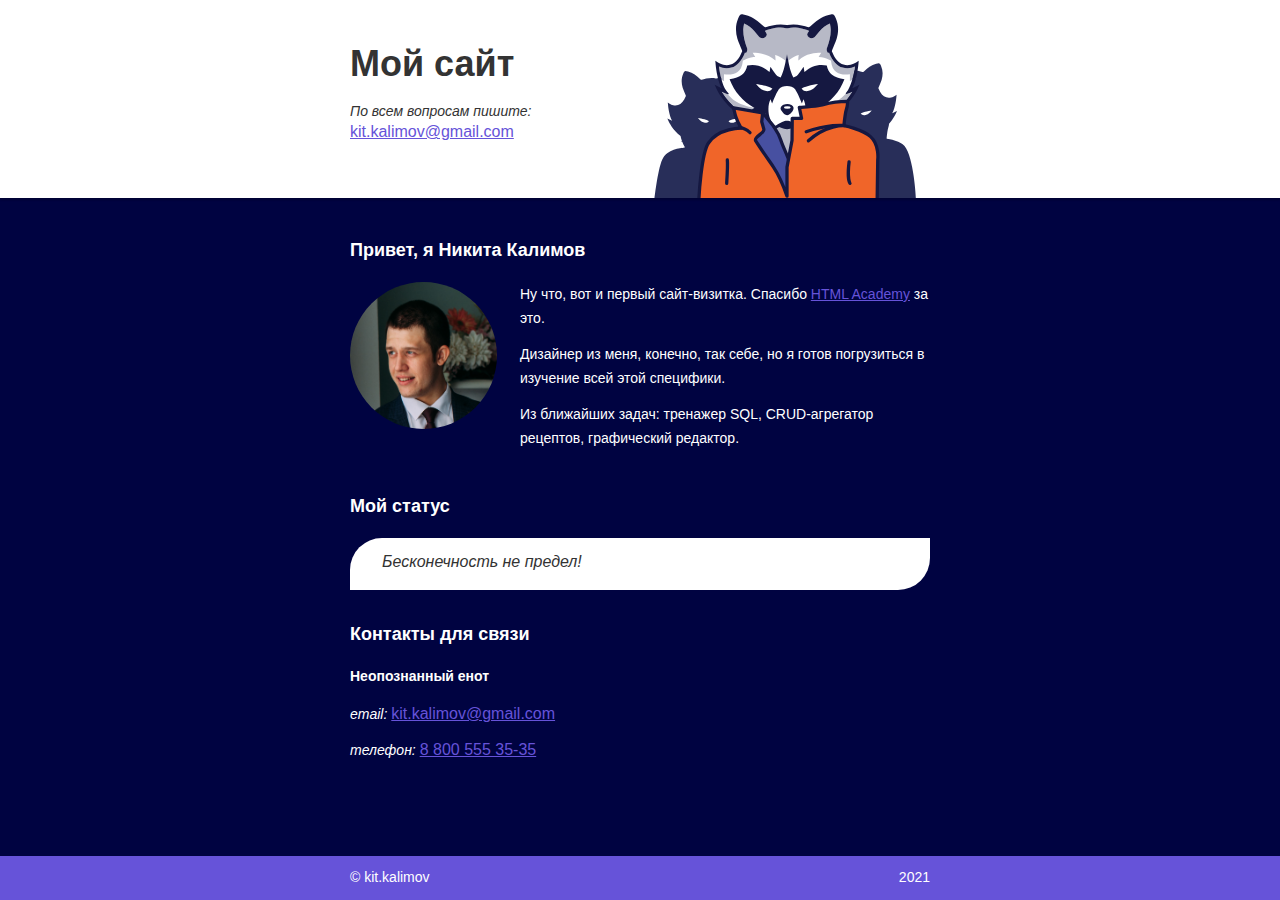
==== index.html @ d7bdf108 "Перенос визитки с HtmlAcademy." ====
<!DOCTYPE html>
<html lang="ru">
<head>
  <meta charset="utf-8">
  <meta name="viewport" content="width=device-width, initial-scale=1.0">
  <link rel="stylesheet" href="style.css">
  <title>Kit Kalimov</title>
</head>
<body class="page">
  <header class="page-header">
    <div class="container">
      <h1 class="page-title">Мой сайт</h1>
      <p><i>По всем вопросам пишите:</i><br><a href="mailto:kit.kalimov@gmail.com">kit.kalimov@gmail.com</a></p>
    </div>
  </header>
  <main>
    <section class="about container">
      <h2 class="section-title">Привет, я Никита Калимов</h2>
      <img class="about-image" src="img/me.png" width="147" height="147" alt="Неопознанный енот">
      <div class="about-content">
        <p>Ну что, вот и первый сайт-визитка. Спасибо <a href="https://htmlacademy.ru">HTML Academy</a> за это.</p>
        <p>Дизайнер из меня, конечно, так себе, но я готов погрузиться в изучение всей этой специфики.</p>
        <p>Из ближайших задач: тренажер SQL, CRUD-агрегатор рецептов, графический редактор.</p>
      </div>
    </section>
    <section class="status container">
      <h2 class="section-title">Мой статус</h2>
      <p>Бесконечность не предел!</p>
    </section>
    <section class="contacts container">
      <h2 class="section-title">Контакты для связи</h2>
        <p class="contacts-name">Неопознанный енот</p>
        <p><i>email:</i> <a href="mailto:kit.kalimov@gmail.com">kit.kalimov@gmail.com</a></p>
        <p><i>телефон:</i> <a href="tel:+79876543210">8 800 555 35-35</a></p>
    </section>
  </main>
  <footer class="page-footer">
    <div class="container">
      <p>© kit.kalimov</p>
      <p>2021</p>
    </div>
  </footer>
</body>
</html>
---- style.css ----
* {
  box-sizing: border-box;
}

.container {
  width: 580px;
  margin: 0 auto;
}

.page {
  display: flex;
  flex-direction: column;
  min-width: 640px;
  min-height: 100vh;
  margin: 0;
  font-family: "Verdana", "Tahoma", sans-serif;
  font-size: 14px;
  line-height: 18px;
  color: #ffffff;
  background-color: #000341;
}

.section-title {
  width: 100%;
  margin: 0;
  margin-bottom: 20px;
  padding: 0;
  font-weight: bold;
  font-size: 18px;
  line-height: 24px;
}

a {
  color: #6653d9;
}

a:focus {
  outline-color: #b6aaff;
}

.page-header {
  margin-bottom: 40px;
  color: #333333;
  background-color: #ffffff;
  box-shadow: 0 2px 2px rgba(0, 0, 0, 0.2);
}

.page-header .container {
  padding-top: 40px;
  padding-bottom: 40px;
  background-image: url("img/raccoons.svg");
  background-repeat: no-repeat;
  background-position: bottom right;
  background-size: 290px 212px;
}

.page-header a {
  font-size: 16px;
  line-height: 24px;
}

.page-title {
  margin: 0;
  margin-bottom: 4px;
  padding: 0;
  font-weight: bold;
  font-size: 36px;
  line-height: 48px;
}

.about {
  display: flex;
  flex-wrap: wrap;
  justify-content: space-between;
  margin-bottom: 32px;
 }

.about-image {
   width: 147px;
   height: 147px;
   border-radius: 50%;
 }

.about-content {
   width: 410px;
   font-size: 14px;
   line-height: 24px;
 }

.about-content p {
   margin: 0;
   margin-bottom: 12px;
   padding: 0;
 }

.status {
  margin-bottom: 32px;
}

.status p {
  margin: 0;
  padding-top: 12px;
  padding-right: 32px;
  padding-bottom: 16px;
  padding-left: 32px;
  border-radius: 32px 0;
  font-size: 16px;
  line-height: 24px;
  font-style: italic;
  color: #333333;
  background-color: #ffffff;
}

.contacts {
  margin-bottom: 82px;
}

.contacts img {
  width: 146px;
  height: 146px;
  margin-right: 24px;
}

.contacts p {
  margin: 0;
  margin-bottom: 12px;
  padding: 0;
  font-size: 14px;
  line-height: 24px;
}

p.contacts-name {
  margin-top: 20px;
  margin-bottom: 16px;
  font-weight: bold;
  line-height: 20px;
}

.contacts a {
  font-size: 16px;
  line-height: 24px;
}

.page-footer {
  margin-top: auto;
  color: #ffffff;
  background-color: #6653d9;
}

.page-footer .container {
  display: flex;
  align-items: center;
  justify-content: space-between;
  padding-top: 12px;
  padding-bottom: 14px;
}

.page-footer p {
  margin: 0;
  padding: 0;
}
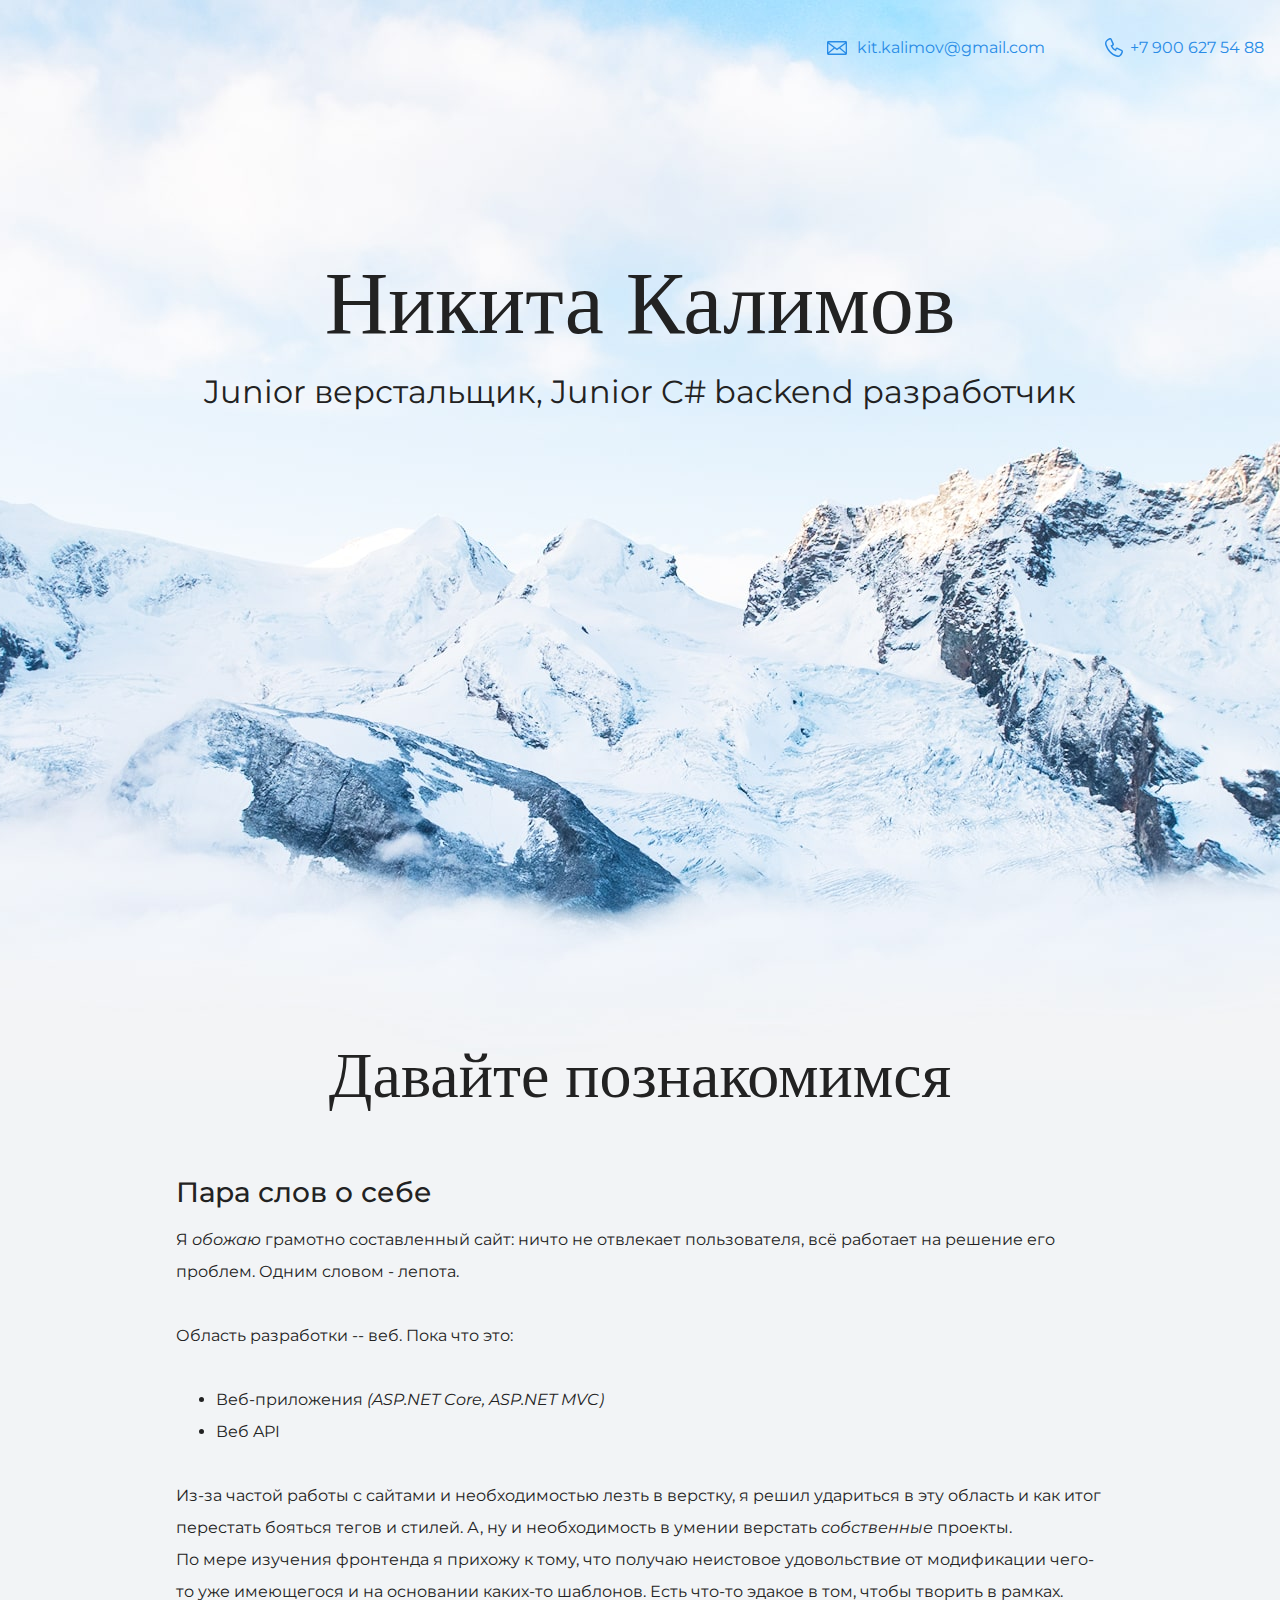
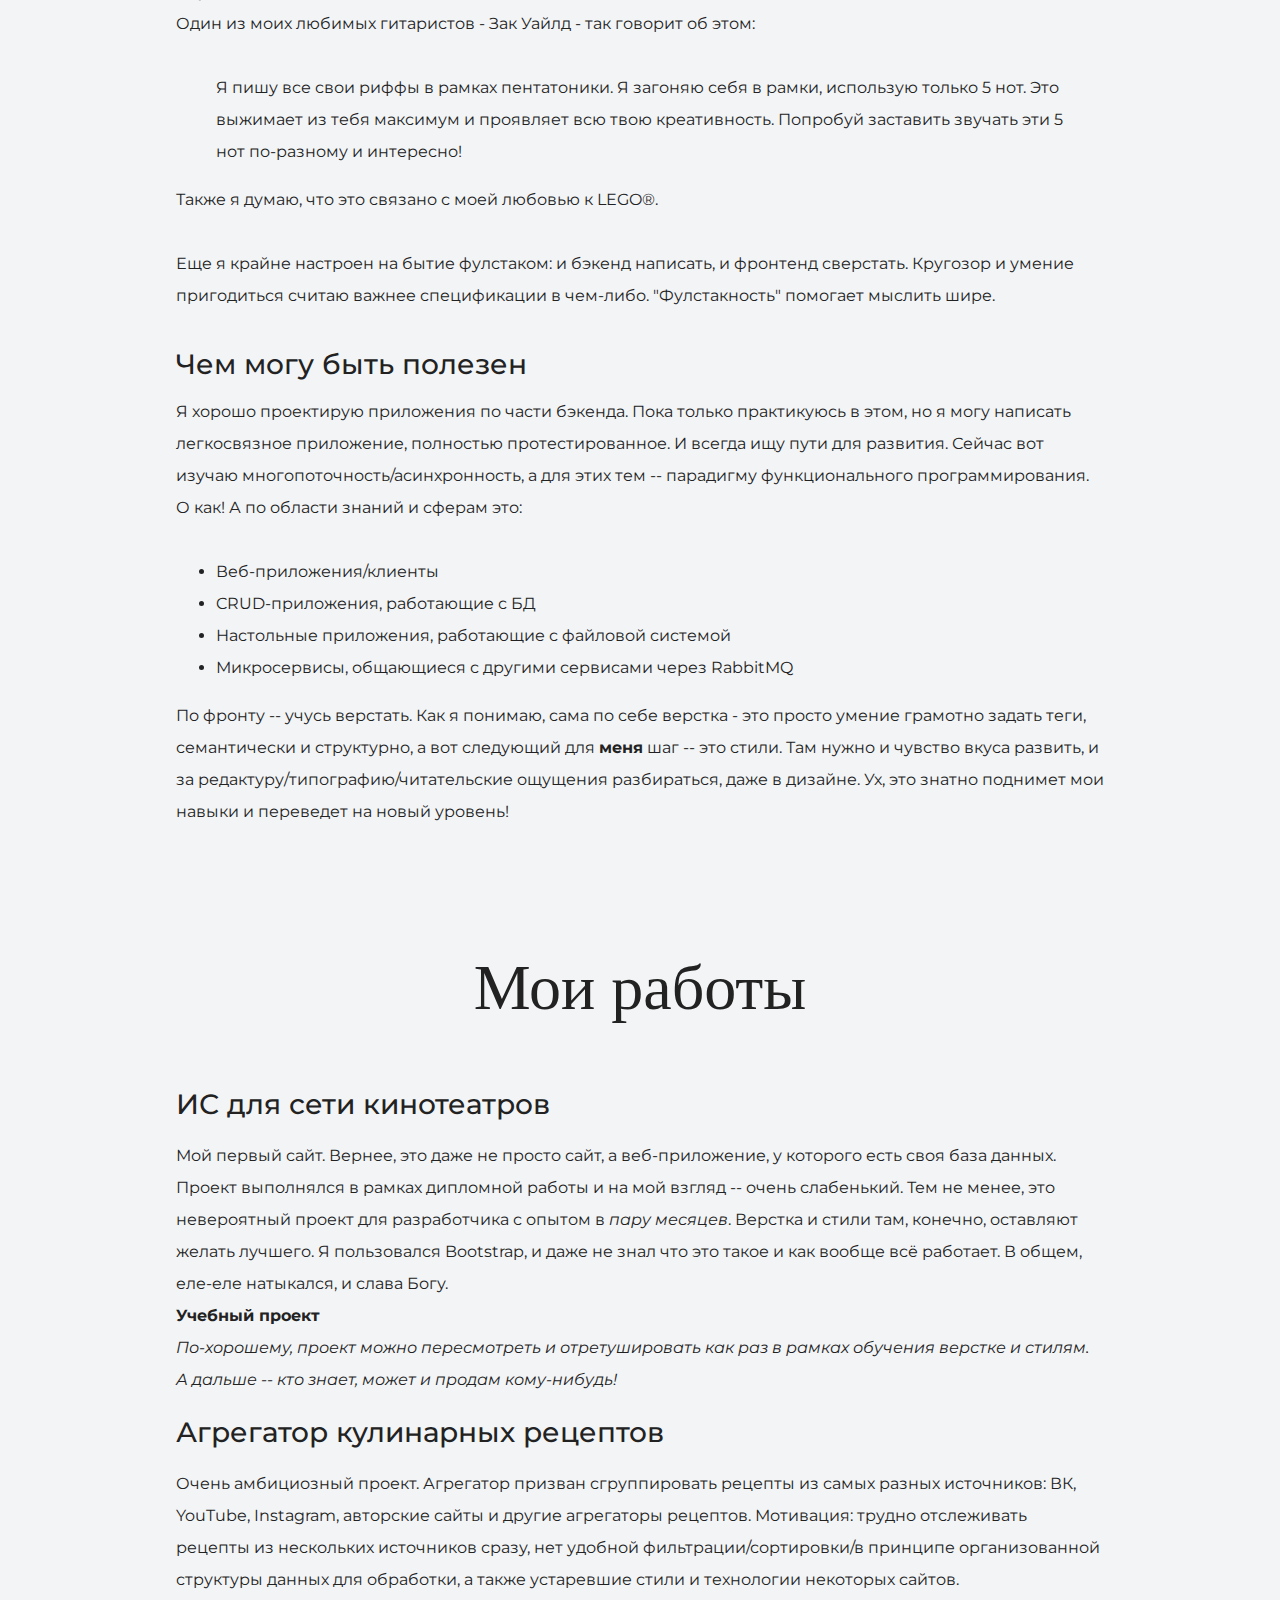
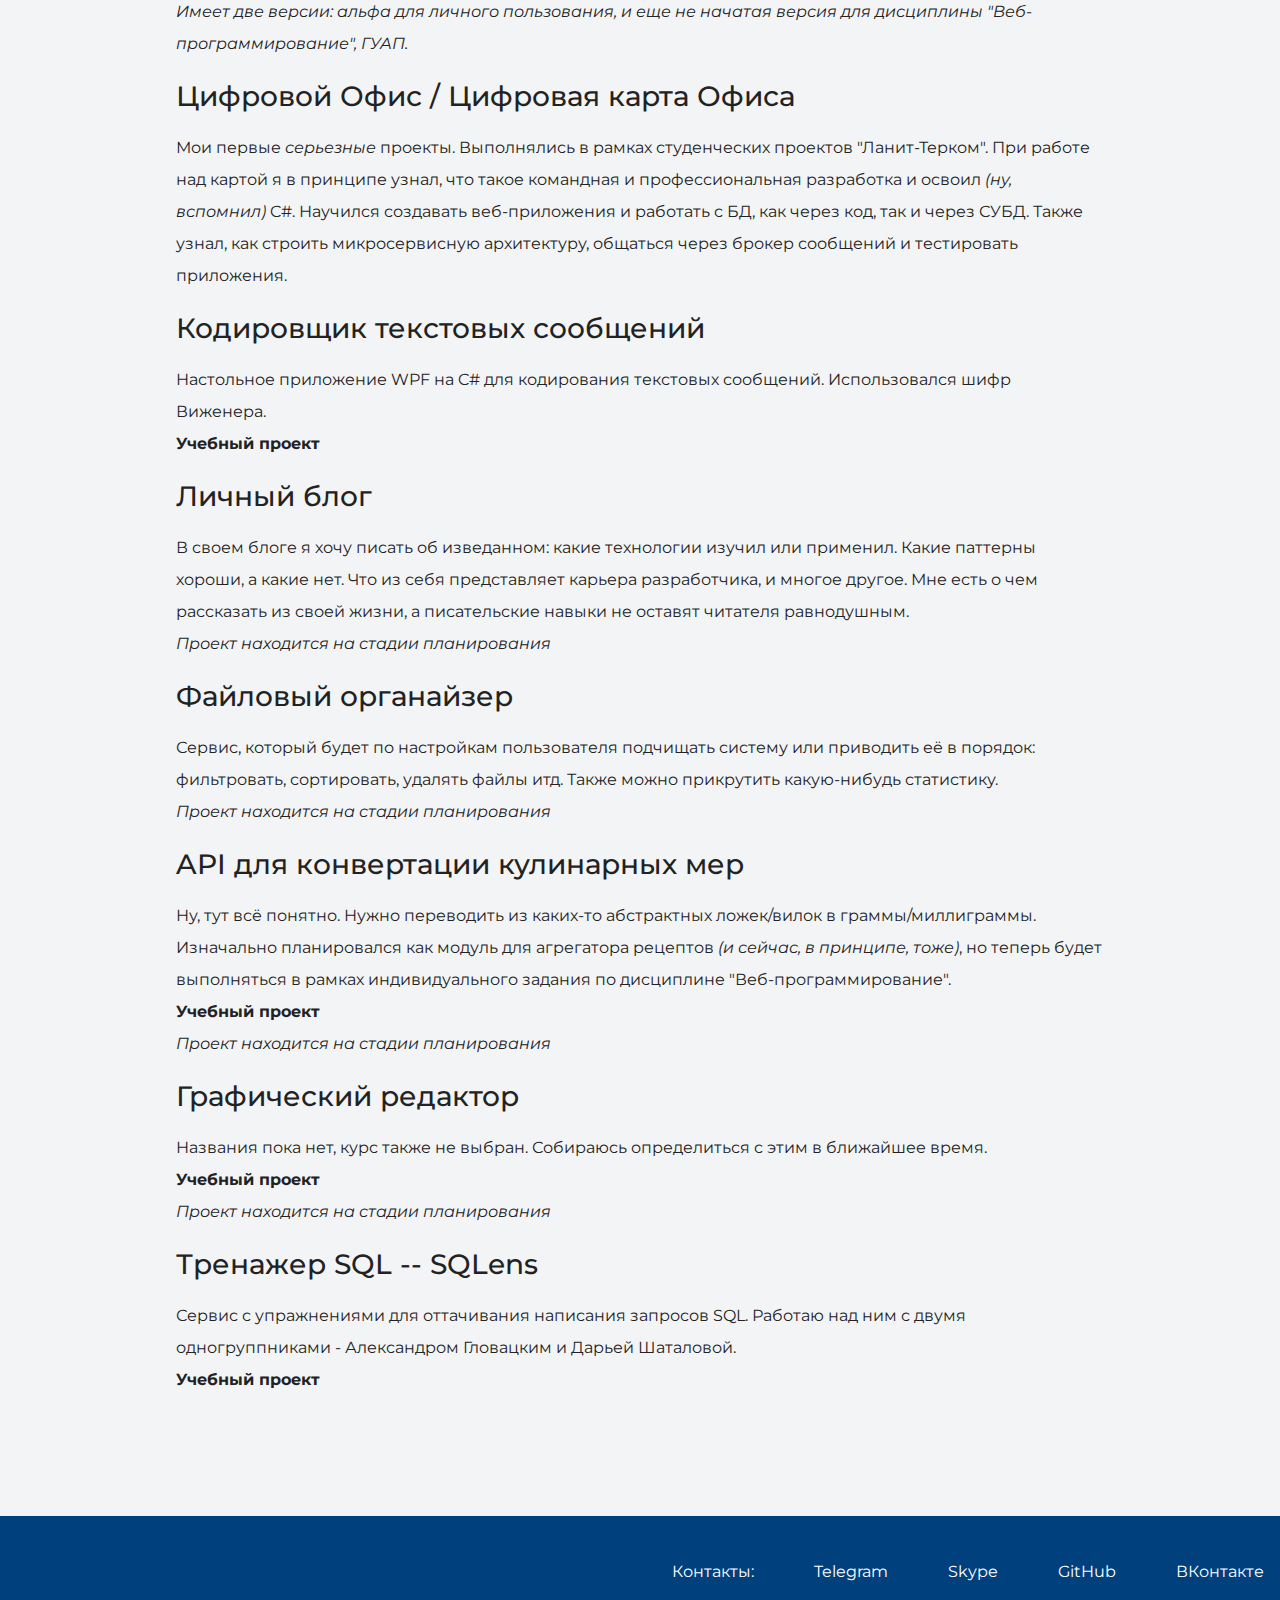
==== commit eb128b3e: "Контактные ссылки в подвале сайта" ====
--- a/index.html
+++ b/index.html
@@ -1,44 +1,192 @@
 <!DOCTYPE html>
 <html lang="ru">
-<head>
-  <meta charset="utf-8">
-  <meta name="viewport" content="width=device-width, initial-scale=1.0">
-  <link rel="stylesheet" href="style.css">
-  <title>Kit Kalimov</title>
-</head>
-<body class="page">
-  <header class="page-header">
-    <div class="container">
-      <h1 class="page-title">Мой сайт</h1>
-      <p><i>По всем вопросам пишите:</i><br><a href="mailto:kit.kalimov@gmail.com">kit.kalimov@gmail.com</a></p>
+  <head>
+    <meta charset="UTF-8">
+    <link rel="stylesheet" href="style.css">
+    <link href="https://fonts.googleapis.com/css?family=Montserrat:400,500,700|Old+Standard+TT&display=swap&subset=cyrillic" rel="stylesheet">
+    <title>Портфолио Junior верстальщика</title>
+  </head>
+
+  <body>
+    <header class="page-header">
+      <div class="container">
+        <a class="header-email" href="mailto:kit.kalimov@gmail.com">kit.kalimov@gmail.com</a>
+        <a class="header-phone" href="tel:+79006275488">+7 900 627 54 88</a>
+      </div>
+    </header>
+
+
+      <section class="hero-image">
+        <div class="container">
+          <h1 class="heading">Никита Калимов</h1>
+          <p>
+            Junior верстальщик, Junior C# backend разработчик
+          </p>
+        </div>
+      </section>
+
+
+    <section class="intro">
+      <div class="container">
+      <h2 class="subheading">Давайте познакомимся</h2>
+      <h3>Пара слов о себе</h3>
+      <p>Я <em>обожаю</em> грамотно составленный сайт:
+        ничто не отвлекает пользователя, всё работает на решение его проблем.
+        Одним словом - лепота.</p>
+        <p>Область разработки -- веб. Пока что это:
+          <ul>
+            <li>Веб-приложения <i>(ASP.NET Core, ASP.NET MVC)</i></li>
+            <li>Веб API</li>
+          </ul>
+        </p>
+        <p>Из-за частой работы с сайтами и необходимостью лезть в верстку,
+        я решил удариться в эту область и как итог перестать бояться
+        тегов и стилей. А, ну и необходимость в умении верстать <em>собственные</em>
+        проекты.<br>
+        По мере изучения фронтенда я прихожу к тому, что получаю неистовое
+        удовольствие от модификации чего-то уже имеющегося и на основании каких-то
+        шаблонов. Есть что-то эдакое в том, чтобы творить в рамках.
+        Один из моих любимых гитаристов - Зак Уайлд - так говорит об этом:
+        <blockquote cite="Zakk Wylde">
+          Я пишу все свои риффы в рамках пентатоники. Я загоняю себя в рамки,
+          использую только 5 нот. Это выжимает из тебя максимум и проявляет
+          всю твою креативность. Попробуй заставить звучать эти 5 нот по-разному
+          и интересно!
+        </blockquote>
+        Также я думаю, что это связано с моей любовью к LEGO&reg;.
+      </p>
+      <p>
+        Еще я крайне настроен на бытие фулстаком: и бэкенд написать, и фронтенд
+        сверстать. Кругозор и умение пригодиться считаю важнее спецификации
+        в чем-либо. "Фулстакность" помогает мыслить шире.
+      </p>
+      <h3>Чем могу быть полезен</h3>
+      <p>
+        Я хорошо проектирую приложения по части бэкенда. Пока только
+        практикуюсь в этом, но я могу написать легкосвязное приложение,
+        полностью протестированное. И всегда ищу пути для развития. Сейчас вот
+        изучаю многопоточность/асинхронность, а для этих тем -- парадигму
+        функционального программирования. О как!
+        А по области знаний и сферам это:
+        <ul>
+          <li>Веб-приложения/клиенты</li>
+          <li>CRUD-приложения, работающие с БД</li>
+          <li>Настольные приложения, работающие с файловой системой</li>
+          <li>Микросервисы, общающиеся с другими сервисами через RabbitMQ</li>
+        </ul>
+        По фронту -- учусь верстать. Как я понимаю, сама по себе верстка - это
+        просто умение грамотно задать теги, семантически и структурно, а вот
+        следующий для <strong>меня</strong> шаг -- это стили. Там нужно и чувство
+        вкуса развить, и за редактуру/типографию/читательские ощущения разбираться,
+        даже в дизайне. Ух, это знатно поднимет мои навыки и переведет на новый уровень!
+      </p>
     </div>
-  </header>
-  <main>
-    <section class="about container">
-      <h2 class="section-title">Привет, я Никита Калимов</h2>
-      <img class="about-image" src="img/me.png" width="147" height="147" alt="Неопознанный енот">
-      <div class="about-content">
-        <p>Ну что, вот и первый сайт-визитка. Спасибо <a href="https://htmlacademy.ru">HTML Academy</a> за это.</p>
-        <p>Дизайнер из меня, конечно, так себе, но я готов погрузиться в изучение всей этой специфики.</p>
-        <p>Из ближайших задач: тренажер SQL, CRUD-агрегатор рецептов, графический редактор.</p>
+    </section>
+
+
+    <section class="portfolio">
+      <div class="container">
+        <h2 class="subheading">Мои работы</h2>
+
+        <h3>ИС для сети кинотеатров</h3>
+        <p>Мой первый сайт. Вернее, это даже не просто сайт, а веб-приложение,
+          у которого есть своя база данных.<br>
+          Проект выполнялся в рамках дипломной работы и на мой взгляд -- очень
+          слабенький. Тем не менее, это невероятный проект для разработчика с опытом
+          в <em>пару месяцев</em>.
+          Верстка и стили там, конечно, оставляют желать лучшего. Я пользовался
+          Bootstrap, и даже не знал что это такое и как вообще всё работает. В общем,
+          еле-еле натыкался, и слава Богу.<br>
+          <b>Учебный проект</b><br>
+          <i>По-хорошему, проект можно пересмотреть и отретушировать как раз
+          в рамках обучения верстке и стилям. А дальше -- кто знает, может и
+          продам кому-нибудь!
+          </i>
+        </p>
+        <h3>Агрегатор кулинарных рецептов</h3>
+        <p>
+          Очень амбициозный проект. Агрегатор призван сгруппировать рецепты из
+          самых разных источников: ВК, YouTube, Instagram, авторские сайты и другие
+          агрегаторы рецептов.
+          Мотивация: трудно отслеживать рецепты из нескольких источников сразу,
+          нет удобной фильтрации/сортировки/в принципе организованной структуры
+          данных для обработки, а также устаревшие стили и технологии некоторых
+          сайтов.
+          <br>
+          <i>Имеет две версии: альфа для личного пользования, и еще не начатая
+            версия для дисциплины "Веб-программирование", ГУАП.
+          </i>
+        </p>
+        <h3>Цифровой Офис / Цифровая карта Офиса</h3>
+        <p>
+          Мои первые <em>серьезные</em> проекты. Выполнялись в рамках студенческих
+          проектов "Ланит-Терком". При работе над картой я в принципе узнал, что
+          такое командная и профессиональная разработка и освоил <i>(ну, вспомнил)</i> C#.
+          Научился создавать веб-приложения и работать с БД, как через код, так и через СУБД.
+          Также узнал, как строить микросервисную архитектуру, общаться через брокер сообщений
+          и тестировать приложения.
+        </p>
+        <h3>Кодировщик текстовых сообщений</h3>
+        <p>
+          Настольное приложение WPF на C# для кодирования текстовых сообщений.
+          Использовался шифр Виженера.<br>
+          <b>Учебный проект</b>
+        </p>
+
+        <h3>Личный блог</h3>
+        <p>
+          В своем блоге я хочу писать об изведанном: какие технологии изучил или
+          применил. Какие паттерны хороши, а какие нет. Что из себя представляет
+          карьера разработчика, и многое другое. Мне есть о чем рассказать из своей
+          жизни, а писательские навыки не оставят читателя равнодушным.
+          <br>
+          <i>Проект находится на стадии планирования</i>
+        </p>
+        <h3>Файловый органайзер</h3>
+        <p>
+          Сервис, который будет по настройкам пользователя подчищать систему или
+          приводить её в порядок: фильтровать, сортировать, удалять файлы итд.
+          Также можно прикрутить какую-нибудь статистику.
+          <br>
+          <i>Проект находится на стадии планирования</i>
+        </p>
+        <h3>API для конвертации кулинарных мер</h3>
+        <p>
+          Ну, тут всё понятно. Нужно переводить из каких-то абстрактных ложек/вилок
+          в граммы/миллиграммы. Изначально планировался как модуль для агрегатора рецептов
+          <i>(и сейчас, в принципе, тоже)</i>, но теперь будет выполняться в рамках
+          индивидуального задания по дисциплине "Веб-программирование".
+          <br>
+          <b>Учебный проект</b>
+          <br>
+          <i>Проект находится на стадии планирования</i>
+        </p>
+        <h3>Графический редактор</h3>
+        <p>
+          Названия пока нет, курс также не выбран. Собираюсь определиться с этим в
+          ближайшее время.<br>
+          <b>Учебный проект</b><br>
+          <i>Проект находится на стадии планирования</i>
+        </p>
+        <h3>Тренажер SQL -- SQLens</h3>
+        <p>
+          Сервис с упражнениями для оттачивания написания запросов SQL. Работаю над
+          ним с двумя одногруппниками - Александром Гловацким и Дарьей Шаталовой.
+          <br>
+          <b>Учебный проект</b>
+        </p>
       </div>
     </section>
-    <section class="status container">
-      <h2 class="section-title">Мой статус</h2>
-      <p>Бесконечность не предел!</p>
-    </section>
-    <section class="contacts container">
-      <h2 class="section-title">Контакты для связи</h2>
-        <p class="contacts-name">Неопознанный енот</p>
-        <p><i>email:</i> <a href="mailto:kit.kalimov@gmail.com">kit.kalimov@gmail.com</a></p>
-        <p><i>телефон:</i> <a href="tel:+79876543210">8 800 555 35-35</a></p>
-    </section>
-  </main>
-  <footer class="page-footer">
-    <div class="container">
-      <p>© kit.kalimov</p>
-      <p>2021</p>
-    </div>
-  </footer>
-</body>
+
+    <footer class="page-footer">
+      <div class="container">
+        Контакты:
+        <a class="footer-telegram" href="https://telegram.me/mekk1t" target="_blank">Telegram</a>
+        <a class="footer-skype" href="skype:
+live:.cid.ad650911f9872e1f?userinfo">Skype</a>
+        <a class="footer-github" target="_blank" href="https://github.com/mekk1t">GitHub</a>
+        <a class="footer-vk" target="_blank" href="https://vk.com/mekk1t">ВКонтакте</a>
+      </div>
+    </footer>
+  </body>
 </html>
--- a/style.css
+++ b/style.css
@@ -1,161 +1,194 @@
-* {
-  box-sizing: border-box;
+body {
+  margin: 0;
+  min-width: 960px;
+  font-family: "Montserrat", "Helvetica", "Arial", sans-serif;
+  font-size: 16px;
+  line-height: 32px;
+  color: #222222;
+  background-color: #f2f4f6;
+  background-image: url("img/hero-bg.jpg");
+  background-repeat: no-repeat;
+  background-position: top center;
 }
 
 .container {
-  width: 580px;
+  max-width: 928px;
   margin: 0 auto;
-}
-
-.page {
-  display: flex;
-  flex-direction: column;
-  min-width: 640px;
-  min-height: 100vh;
-  margin: 0;
-  font-family: "Verdana", "Tahoma", sans-serif;
-  font-size: 14px;
-  line-height: 18px;
-  color: #ffffff;
-  background-color: #000341;
-}
-
-.section-title {
-  width: 100%;
-  margin: 0;
-  margin-bottom: 20px;
-  padding: 0;
-  font-weight: bold;
-  font-size: 18px;
-  line-height: 24px;
-}
-
-a {
-  color: #6653d9;
-}
-
-a:focus {
-  outline-color: #b6aaff;
+  padding: 0 16px;
 }
 
 .page-header {
-  margin-bottom: 40px;
-  color: #333333;
-  background-color: #ffffff;
-  box-shadow: 0 2px 2px rgba(0, 0, 0, 0.2);
+  margin: 0 0 160px;
+  padding: 32px 0 32px;
 }
 
-.page-header .container {
-  padding-top: 40px;
-  padding-bottom: 40px;
-  background-image: url("img/raccoons.svg");
-  background-repeat: no-repeat;
-  background-position: bottom right;
-  background-size: 290px 212px;
+.page-header .container,
+.page-footer .container {
+  max-width: 1408px;
+  text-align: right;
 }
 
 .page-header a {
-  font-size: 16px;
-  line-height: 24px;
+  margin-left: 56px;
+  color: #288be6;
+  text-decoration: none;
+  background-repeat: no-repeat;
+  background-position: left;
 }
 
-.page-title {
+.header-email {
+  padding-left: 30px;
+  background-image: url("img/icon-email-header.svg");
+}
+
+.header-phone {
+  padding-left: 25px;
+  background-image: url("img/icon-phone-header.svg");
+}
+
+.hero-image {
+  margin-bottom: 620px;
+}
+
+.hero-image .container {
+  max-width: 1408px;
+  text-align: center;
+}
+
+.heading {
+  margin: 0 0 16px;
+  font-family: "Old Standard TT", "Times", "Times New Roman", serif;
+  font-size: 88px;
+  line-height: 96px;
+  font-weight: 400;
+}
+
+.hero-image p {
   margin: 0;
-  margin-bottom: 4px;
-  padding: 0;
-  font-weight: bold;
-  font-size: 36px;
+  font-size: 32px;
   line-height: 48px;
 }
 
-.about {
-  display: flex;
-  flex-wrap: wrap;
-  justify-content: space-between;
-  margin-bottom: 32px;
- }
-
-.about-image {
-   width: 147px;
-   height: 147px;
-   border-radius: 50%;
- }
-
-.about-content {
-   width: 410px;
-   font-size: 14px;
-   line-height: 24px;
- }
-
-.about-content p {
-   margin: 0;
-   margin-bottom: 12px;
-   padding: 0;
- }
-
-.status {
-  margin-bottom: 32px;
+.intro {
+  margin: 0 0 120px;
 }
 
-.status p {
-  margin: 0;
-  padding-top: 12px;
-  padding-right: 32px;
-  padding-bottom: 16px;
-  padding-left: 32px;
-  border-radius: 32px 0;
-  font-size: 16px;
-  line-height: 24px;
-  font-style: italic;
-  color: #333333;
-  background-color: #ffffff;
+.subheading {
+  margin: 0 0 56px;
+  font-family: "Old Standard TT", "Times", "Times New Roman", serif;
+  font-size: 64px;
+  line-height: 80px;
+  font-weight: 400;
+  text-align: center;
 }
 
-.contacts {
-  margin-bottom: 82px;
+.user-image {
+  margin: 0 0 32px;
+  text-align: center;
 }
 
-.contacts img {
-  width: 146px;
-  height: 146px;
-  margin-right: 24px;
+.intro h3,
+.portfolio h3 {
+  margin: 0 0 12px;
+  font-size: 28px;
+  line-height: 40px;
+  font-weight: 500;
 }
 
-.contacts p {
-  margin: 0;
-  margin-bottom: 12px;
-  padding: 0;
-  font-size: 14px;
-  line-height: 24px;
+.intro p {
+  margin: 0 0 32px;
 }
 
-p.contacts-name {
-  margin-top: 20px;
-  margin-bottom: 16px;
-  font-weight: bold;
-  line-height: 20px;
+.skills-list {
+  margin: 0;
+  padding: 0;
 }
 
-.contacts a {
-  font-size: 16px;
-  line-height: 24px;
+.skills-list dt {
+  padding-left: 32px;
+  background-repeat: no-repeat;
+  background-position: left;
+}
+
+.skill-html {
+  background-image: url("img/icon-html.svg");
+}
+
+.skill-css {
+  background-image: url("img/icon-css.svg");
+}
+
+.level {
+  margin: 4px 0 16px;
+  padding: 0;
+  height: 14px;
+  font-size: 0;
+  background-color: #ffffff;
+  border: 1px solid #86c3fa;
+  border-radius: 8px;
+}
+
+.level div {
+  margin: 1px;
+  height: 12px;
+  background-color: #288be6;
+  border-radius: 6px;
+}
+
+.portfolio {
+  margin: 0 0 120px;
+}
+
+.projects {
+  margin: 0;
+  padding: 0;
+  list-style: none;
+}
+
+.projects li {
+  margin: 0 0 80px;
+}
+
+.project-image {
+  margin: 0 0 24px;
+  text-align: center;
+}
+
+.projects p {
+  margin: 0 0 24px;
+}
+
+.button {
+  padding: 6px 20px;
+  display: inline-block;
+  vertical-align: baseline;
+  text-decoration: none;
+  text-transform: uppercase;
+  border-radius: 4px;
+  background-color: #288be6;
+  color: #ffffff;
 }
 
 .page-footer {
-  margin-top: auto;
+  padding: 40px 0;
+  background-color: #00417d;
   color: #ffffff;
-  background-color: #6653d9;
 }
 
-.page-footer .container {
-  display: flex;
-  align-items: center;
-  justify-content: space-between;
-  padding-top: 12px;
-  padding-bottom: 14px;
+.page-footer a {
+  margin-left: 56px;
+  color: inherit;
+  text-decoration: none;
+  background-repeat: no-repeat;
+  background-position: left;
 }
 
-.page-footer p {
-  margin: 0;
-  padding: 0;
+.footer-email {
+  padding-left: 30px;
+  background-image: url("img/icon-email-footer.svg");
 }
+
+.footer-phone {
+  padding-left: 25px;
+  background-image: url("img/icon-phone-footer.svg");
+}
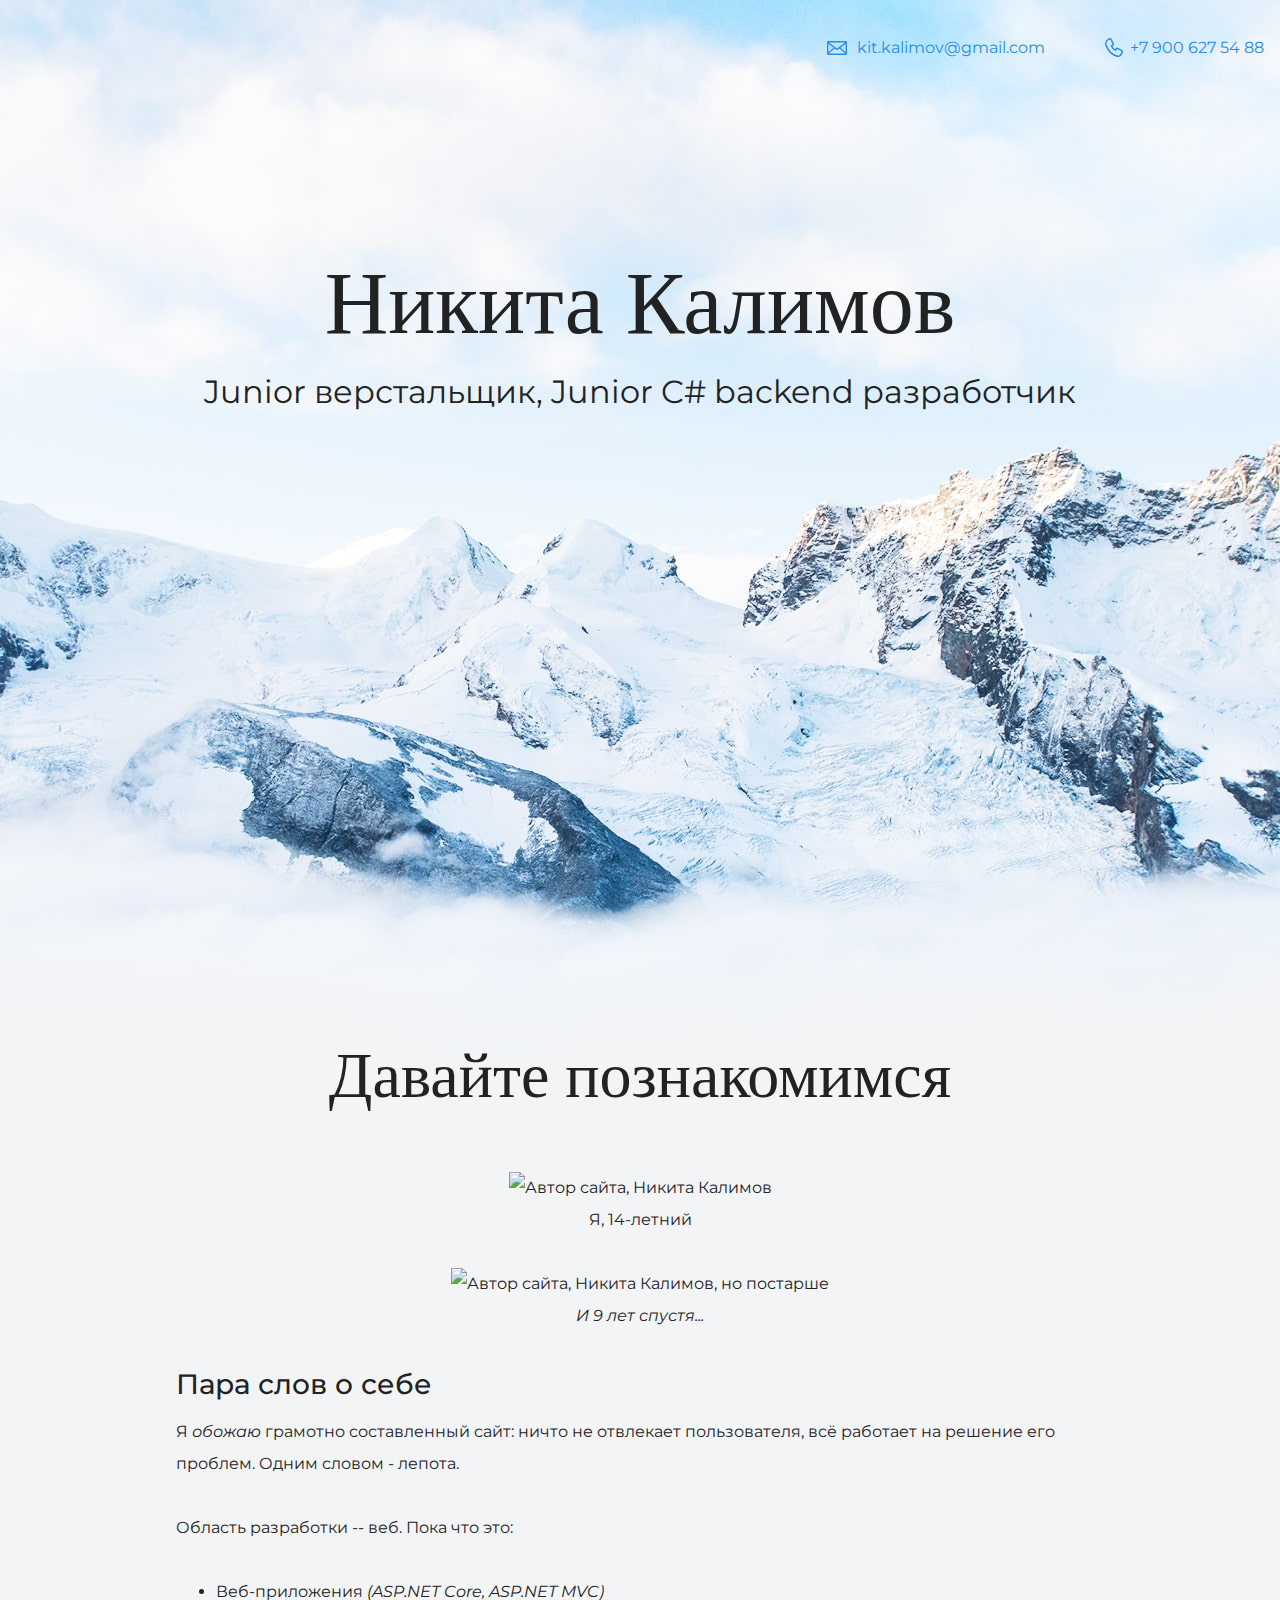
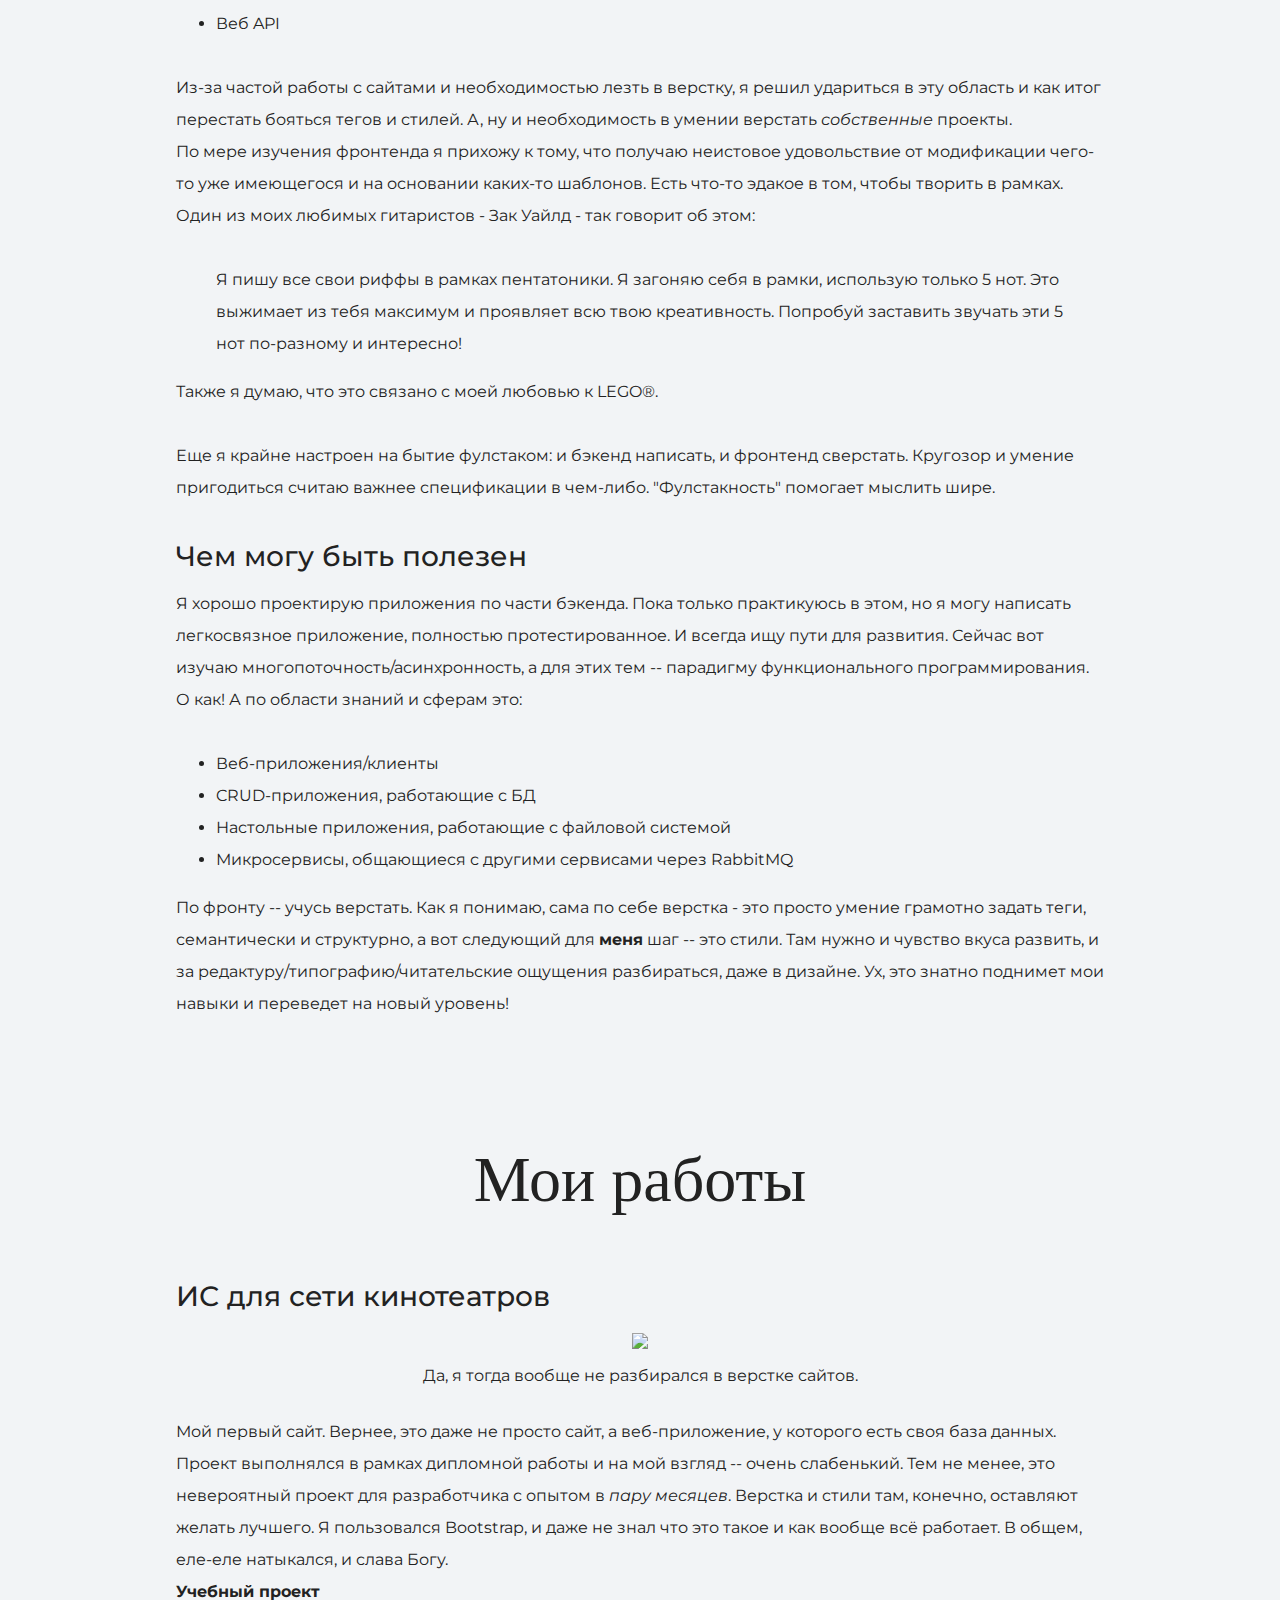
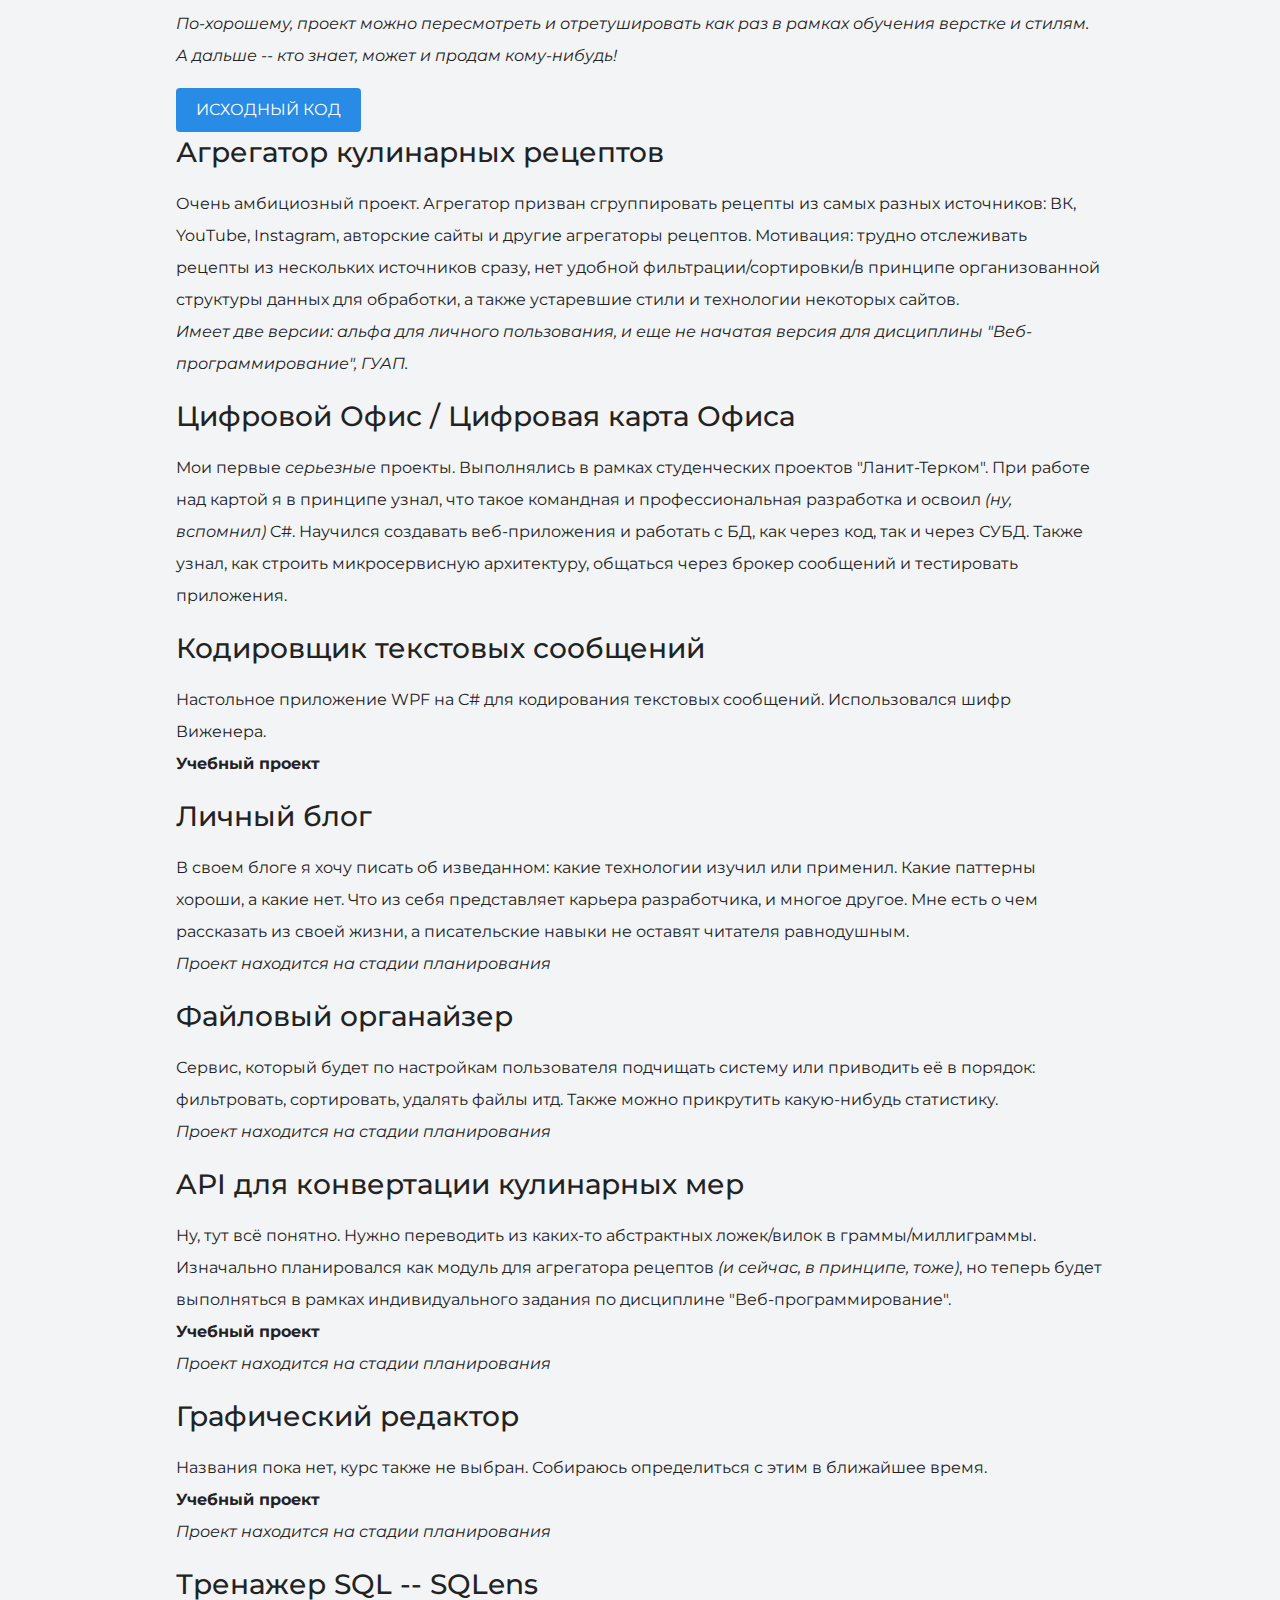
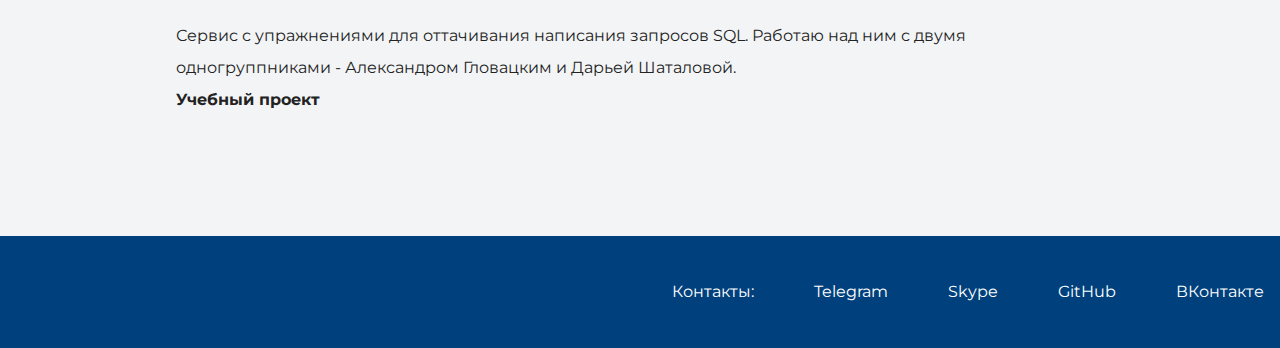
==== commit 5c32b3dc: "Добавил картинки о себе на сайт." ====
--- a/index.html
+++ b/index.html
@@ -15,7 +15,6 @@
       </div>
     </header>
 
-
       <section class="hero-image">
         <div class="container">
           <h1 class="heading">Никита Калимов</h1>
@@ -25,10 +24,21 @@
         </div>
       </section>
 
-
     <section class="intro">
       <div class="container">
       <h2 class="subheading">Давайте познакомимся</h2>
+      <figure class="user-image">
+        <img src="files/me.jpg" width="928" alt="Автор сайта, Никита Калимов">
+        <figcaption>
+          Я, 14-летний
+        </figcaption>
+      </figure>
+      <figure class="user-image">
+        <img src="files/me-now.jpg" width="928" alt="Автор сайта, Никита Калимов, но постарше">
+        <figcaption>
+          <i>И 9 лет спустя...</i>
+        </figcaption>
+      </figure>
       <h3>Пара слов о себе</h3>
       <p>Я <em>обожаю</em> грамотно составленный сайт:
         ничто не отвлекает пользователя, всё работает на решение его проблем.
@@ -89,6 +99,12 @@
         <h2 class="subheading">Мои работы</h2>
 
         <h3>ИС для сети кинотеатров</h3>
+        <figure class="project-image">
+          <img src="files/projects/oasis.png">
+          <figcaption>
+            Да, я тогда вообще не разбирался в верстке сайтов.
+          </figcaption>
+        </figure>
         <p>Мой первый сайт. Вернее, это даже не просто сайт, а веб-приложение,
           у которого есть своя база данных.<br>
           Проект выполнялся в рамках дипломной работы и на мой взгляд -- очень
@@ -103,6 +119,7 @@
           продам кому-нибудь!
           </i>
         </p>
+        <a class="button" target="_blank" href="https://github.com/mekk1t/Oasis">Исходный код</a>
         <h3>Агрегатор кулинарных рецептов</h3>
         <p>
           Очень амбициозный проект. Агрегатор призван сгруппировать рецепты из
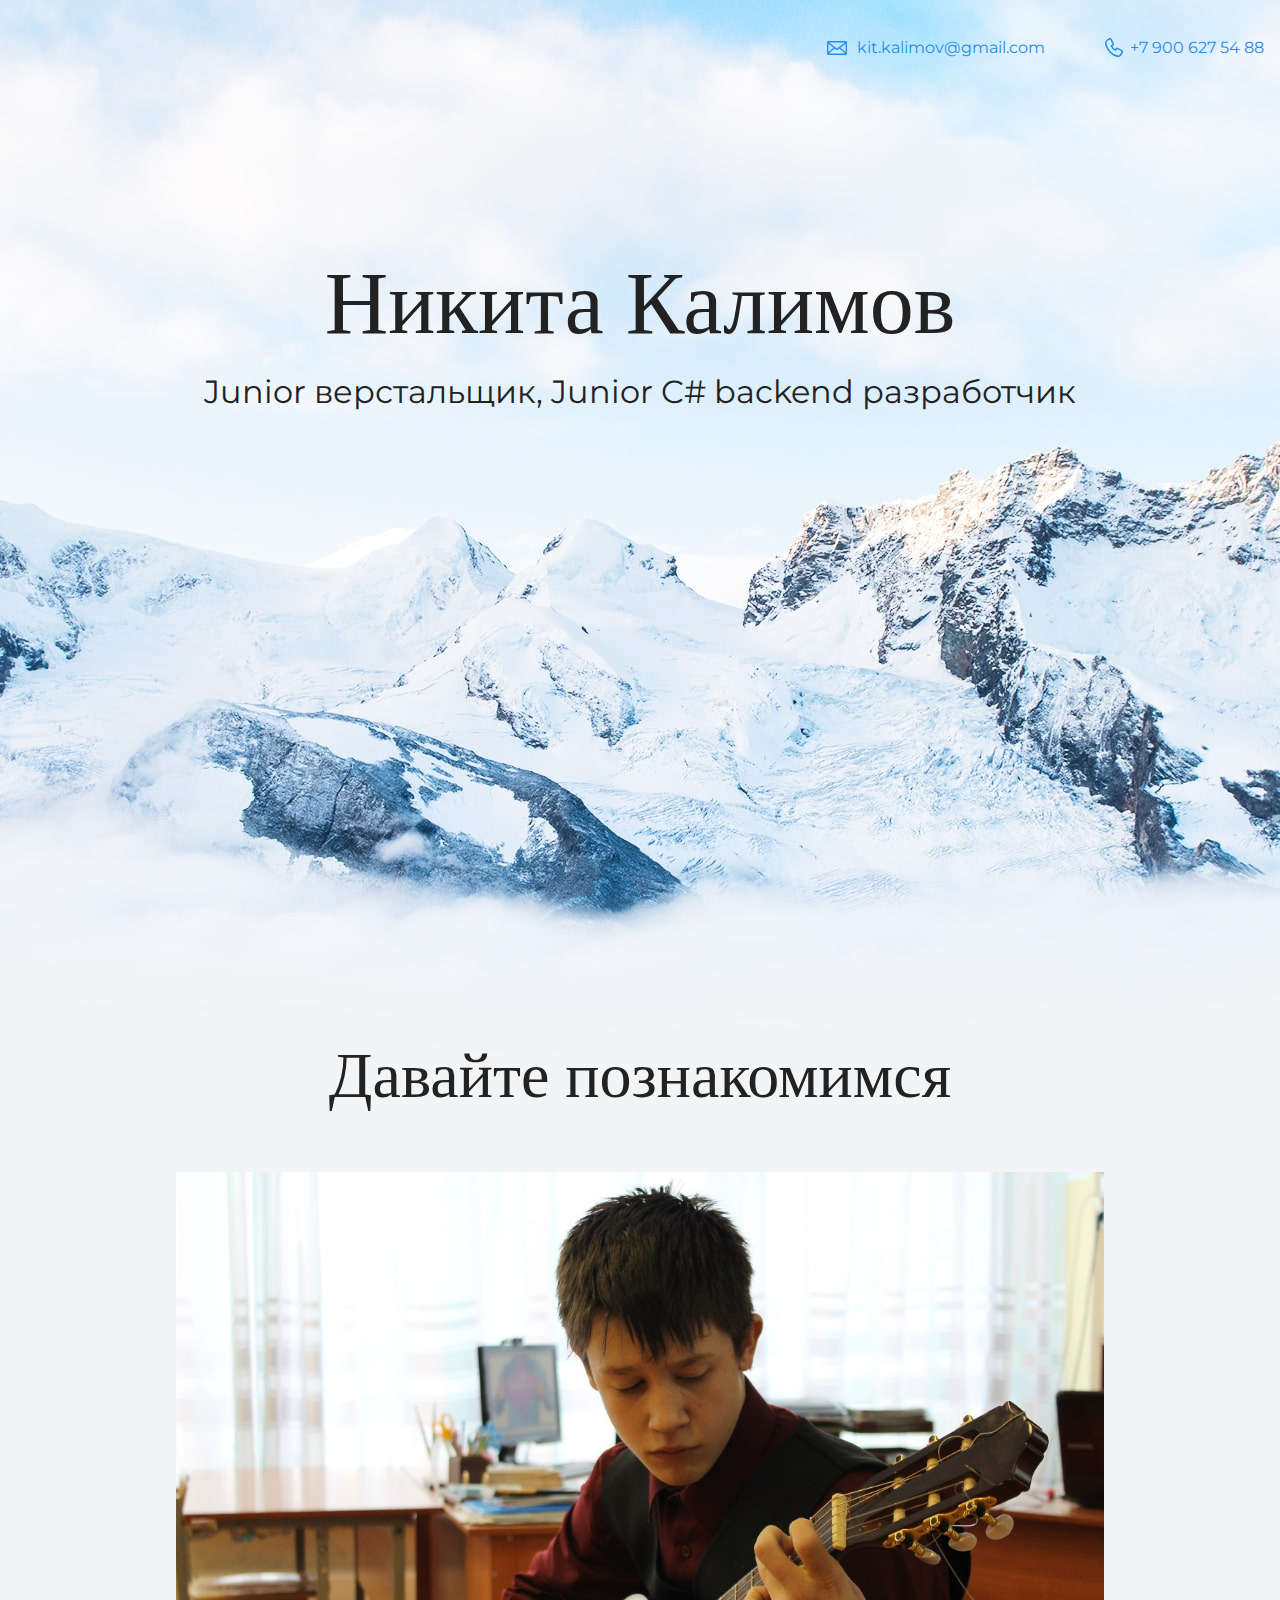
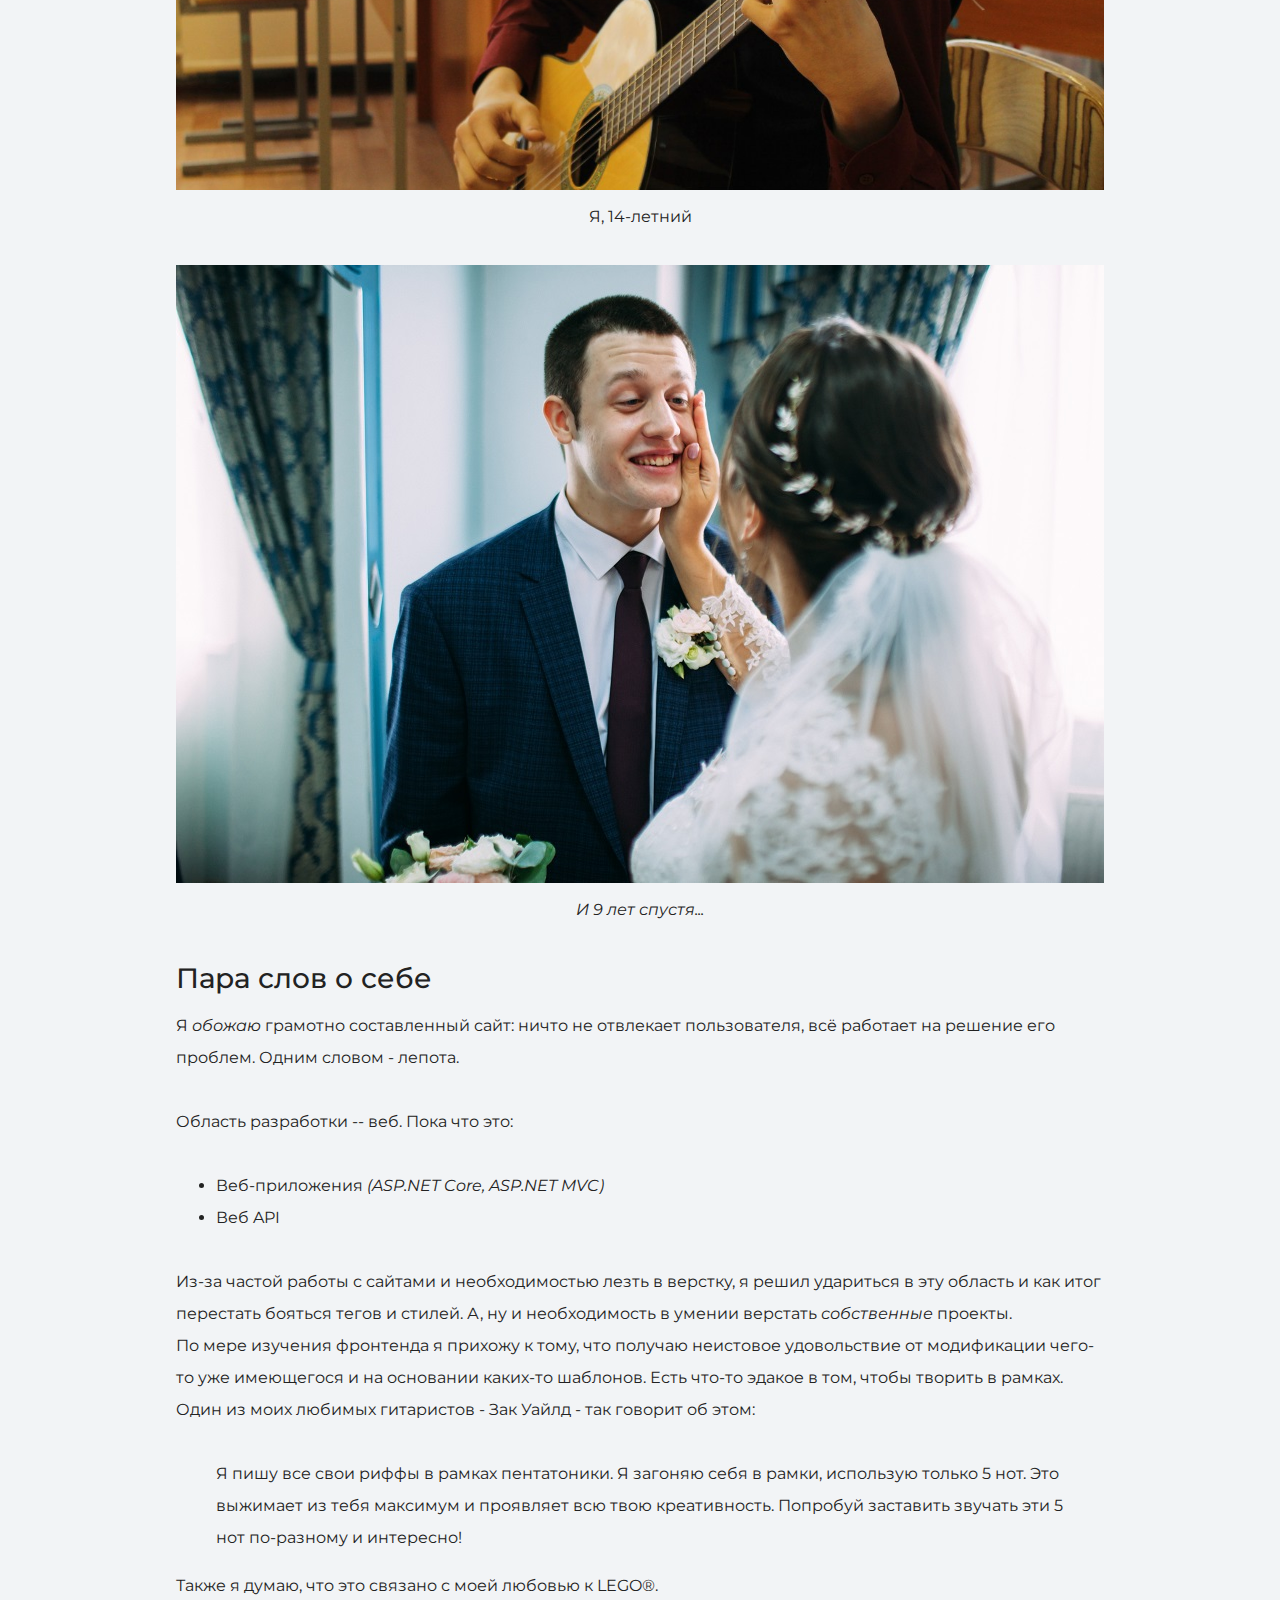
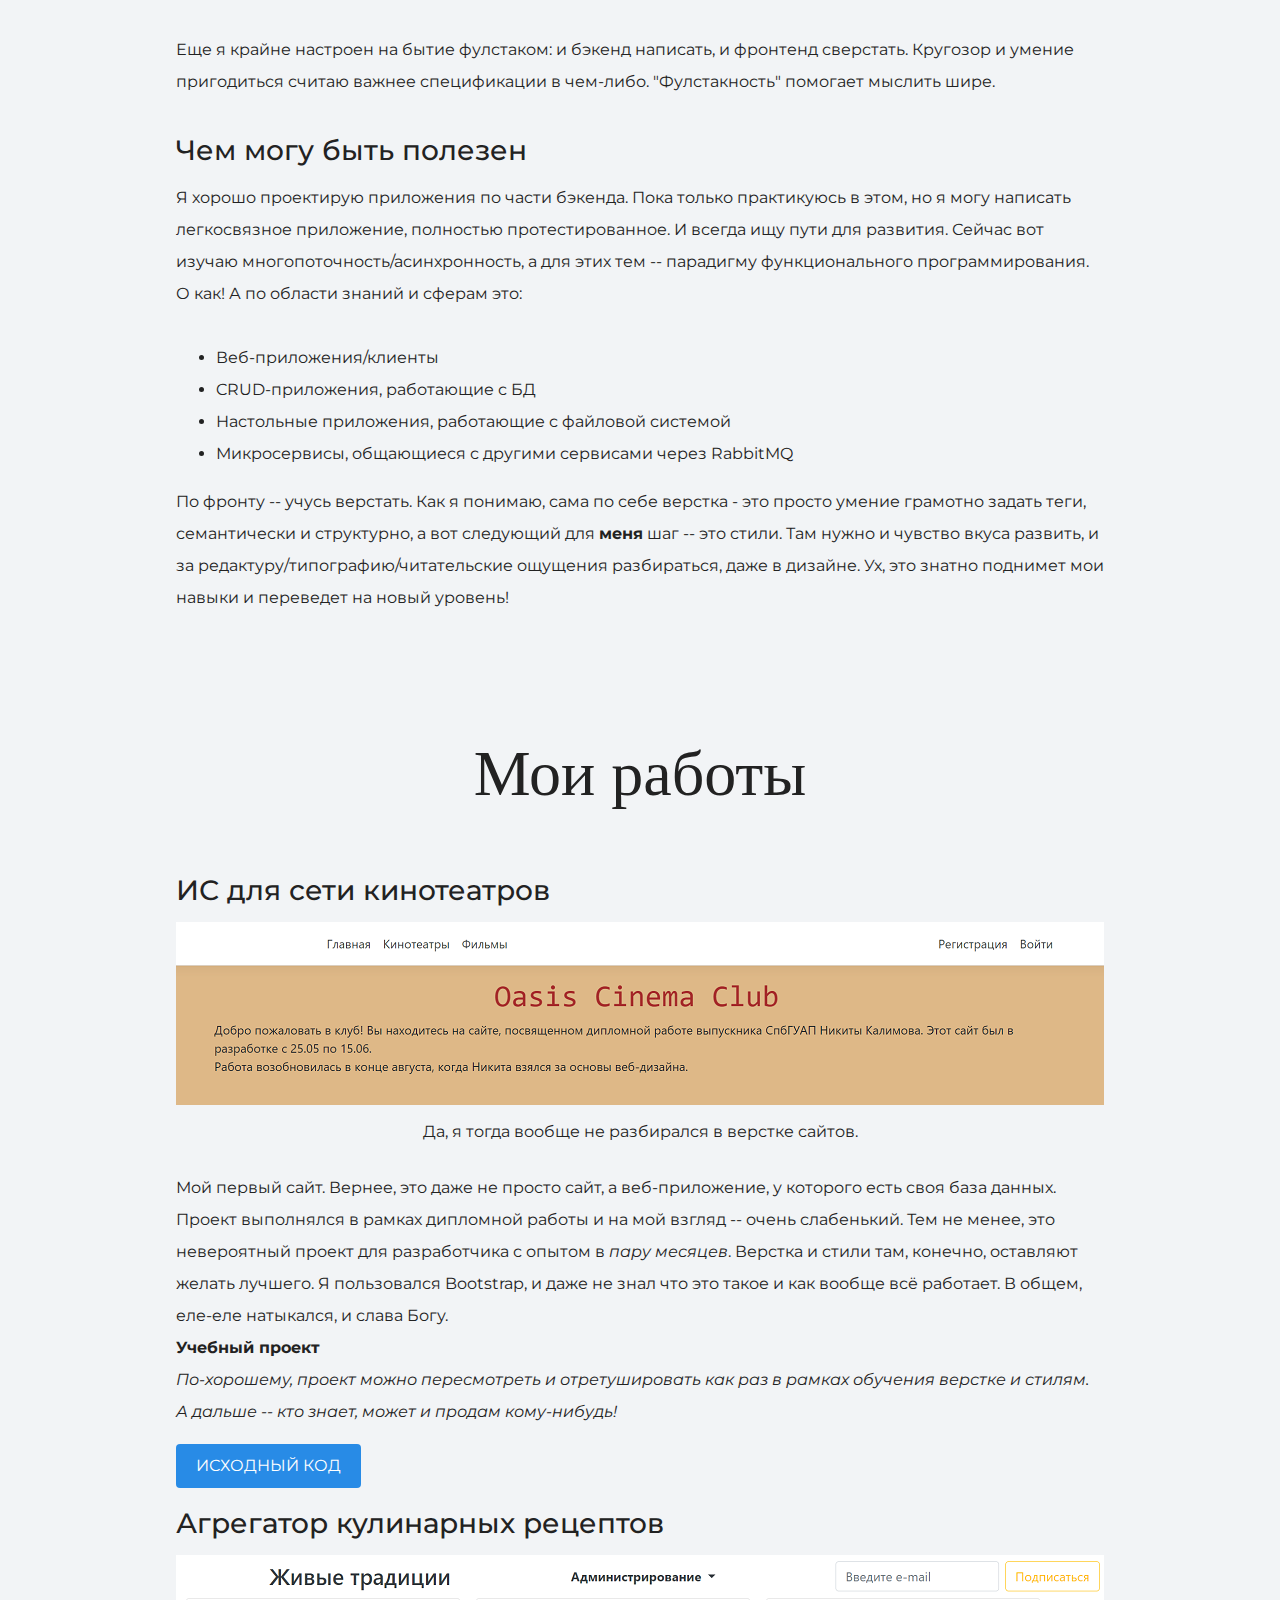
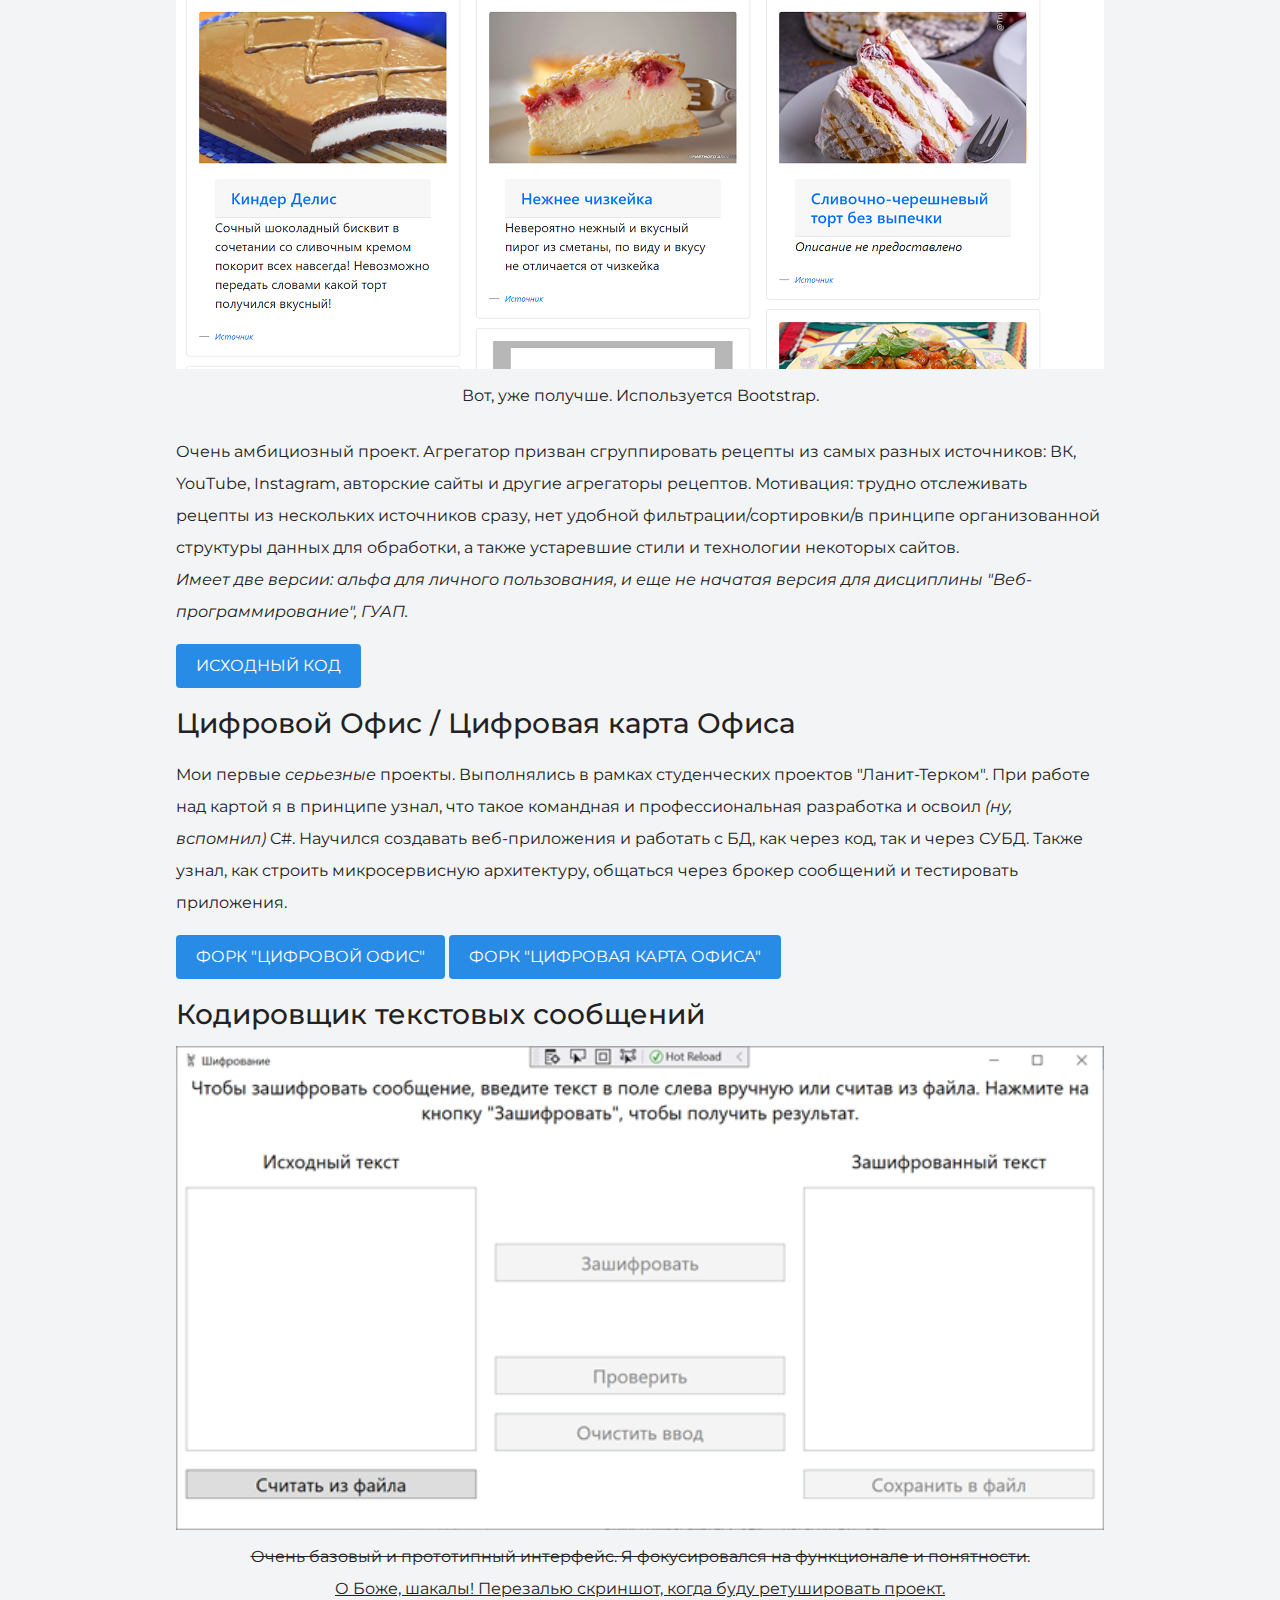
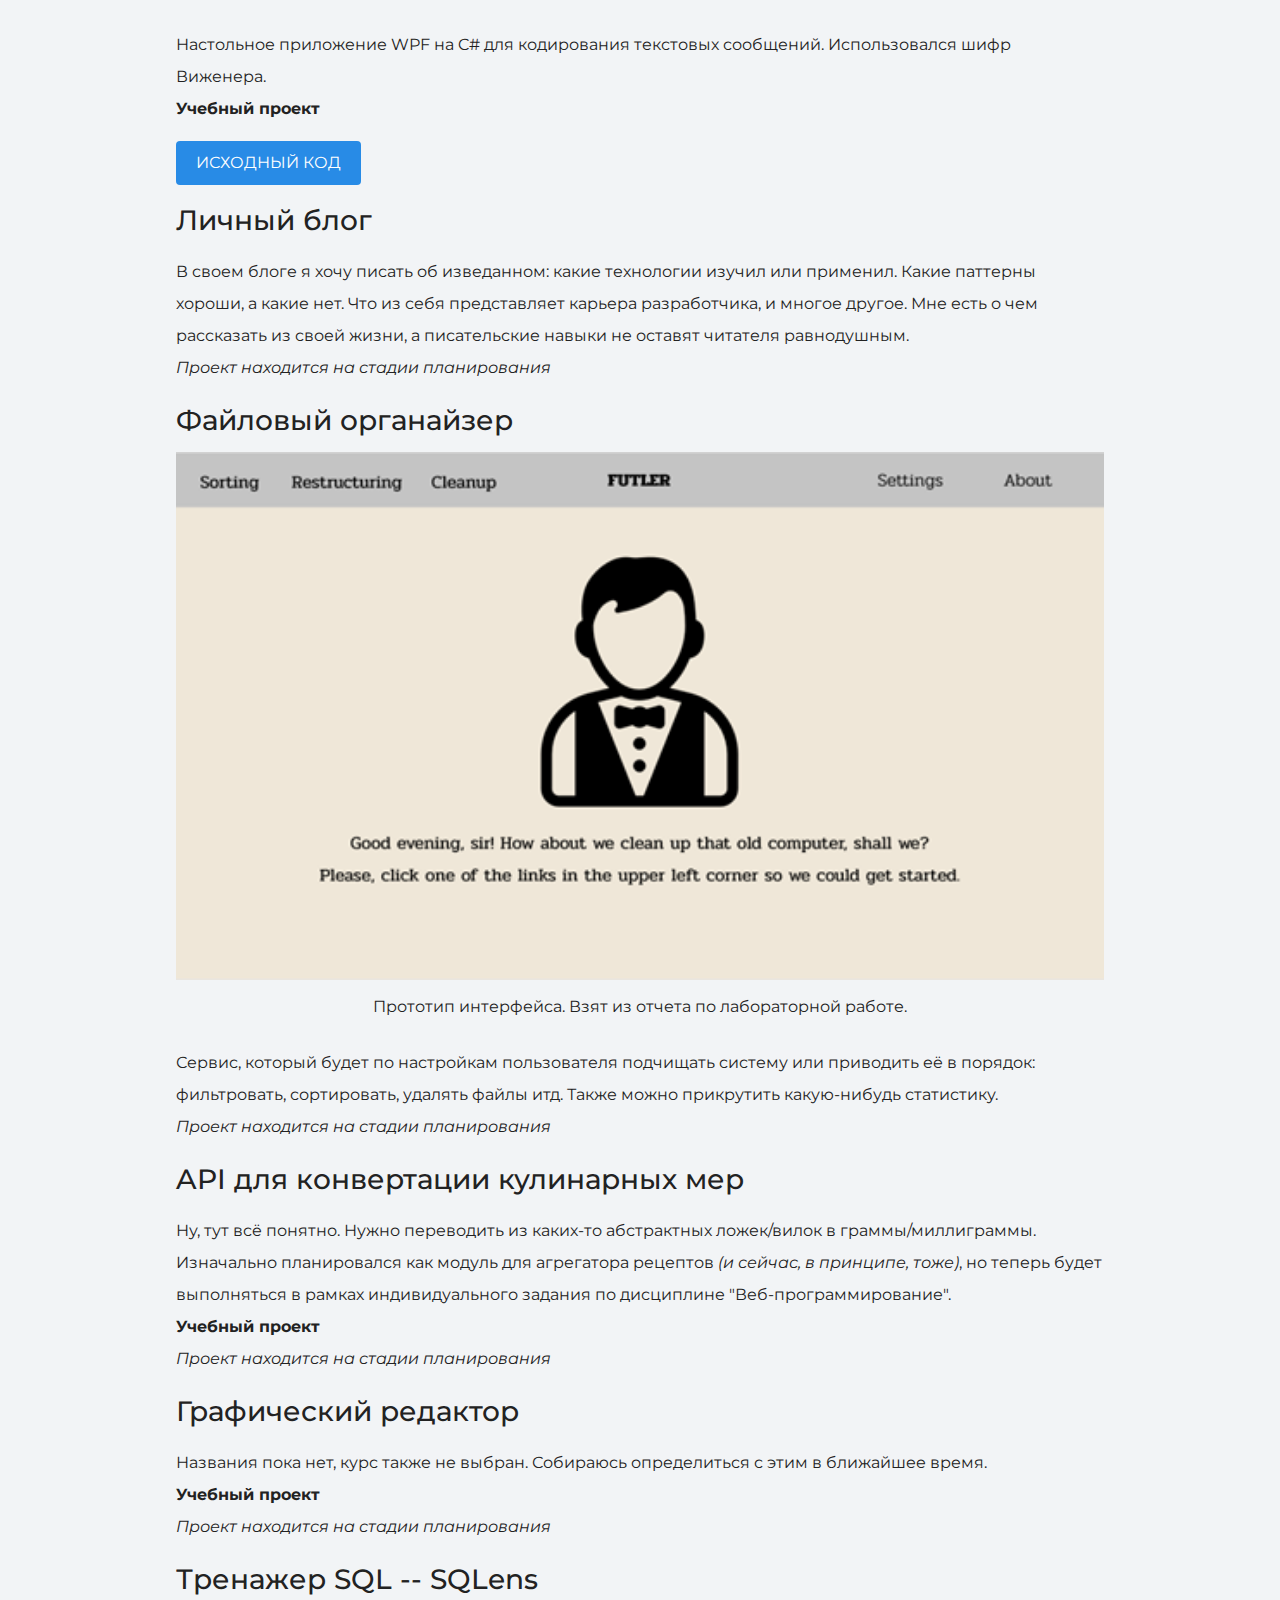
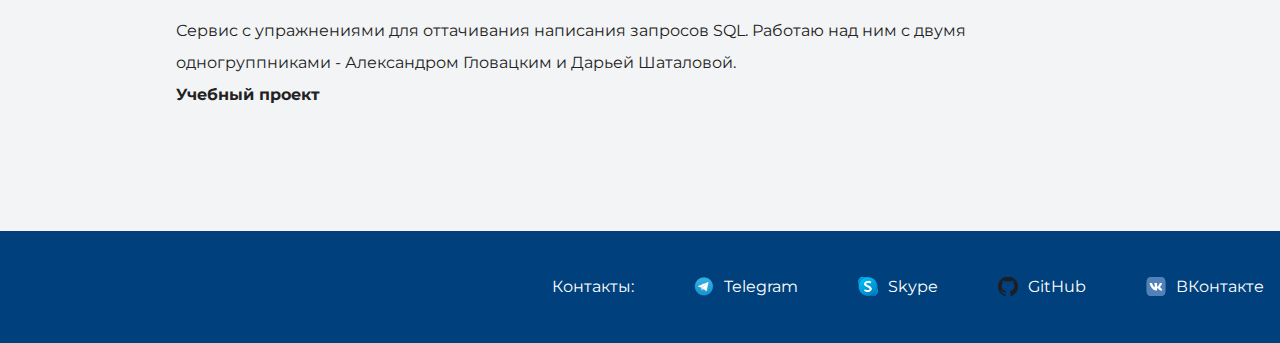
==== commit 55ef744d: "Добавление картинок на сайт (#3)" ====
--- a/index.html
+++ b/index.html
@@ -93,14 +93,13 @@
     </div>
     </section>
 
-
     <section class="portfolio">
       <div class="container">
         <h2 class="subheading">Мои работы</h2>
 
         <h3>ИС для сети кинотеатров</h3>
         <figure class="project-image">
-          <img src="files/projects/oasis.png">
+          <img src="files/projects/oasis.png" width="928">
           <figcaption>
             Да, я тогда вообще не разбирался в верстке сайтов.
           </figcaption>
@@ -121,6 +120,12 @@
         </p>
         <a class="button" target="_blank" href="https://github.com/mekk1t/Oasis">Исходный код</a>
         <h3>Агрегатор кулинарных рецептов</h3>
+        <figure class="project-image">
+          <img src="files/projects/kitbook.png" width="928">
+          <figcaption>
+            Вот, уже получше. Используется Bootstrap.
+          </figcaption>
+        </figure>
         <p>
           Очень амбициозный проект. Агрегатор призван сгруппировать рецепты из
           самых разных источников: ВК, YouTube, Instagram, авторские сайты и другие
@@ -134,6 +139,7 @@
             версия для дисциплины "Веб-программирование", ГУАП.
           </i>
         </p>
+        <a class="button" target="_blank" href="https://github.com/mekk1t/KitBook">Исходный код</a>
         <h3>Цифровой Офис / Цифровая карта Офиса</h3>
         <p>
           Мои первые <em>серьезные</em> проекты. Выполнялись в рамках студенческих
@@ -143,13 +149,22 @@
           Также узнал, как строить микросервисную архитектуру, общаться через брокер сообщений
           и тестировать приложения.
         </p>
+        <a class="button" target="_blank" href="https://github.com/mekk1t/DigitalOffice">Форк "Цифровой Офис"</a>
+        <a class="button" target="_blank" href="https://github.com/mekk1t/OfficeMap">Форк "Цифровая Карта Офиса"</a>
         <h3>Кодировщик текстовых сообщений</h3>
+        <figure class="project-image">
+          <img src="files/projects/cypher.png" width="928">
+          <figcaption>
+            <del>Очень базовый и прототипный интерфейс. Я фокусировался на функционале и понятности.</del><br>
+            <ins>О Боже, шакалы! Перезалью скриншот, когда буду ретушировать проект.</ins>
+          </figcaption>
+        </figure>
         <p>
           Настольное приложение WPF на C# для кодирования текстовых сообщений.
           Использовался шифр Виженера.<br>
           <b>Учебный проект</b>
         </p>
-
+        <a class="button" target="_blank" href="https://github.com/mekk1t/IS_Design_Methodology/tree/lab1">Исходный код</a>
         <h3>Личный блог</h3>
         <p>
           В своем блоге я хочу писать об изведанном: какие технологии изучил или
@@ -160,6 +175,12 @@
           <i>Проект находится на стадии планирования</i>
         </p>
         <h3>Файловый органайзер</h3>
+        <figure class="project-image">
+          <img src="files/projects/futler.png" width="928">
+          <figcaption>
+            Прототип интерфейса. Взят из отчета по лабораторной работе.
+          </figcaption>
+        </figure>
         <p>
           Сервис, который будет по настройкам пользователя подчищать систему или
           приводить её в порядок: фильтровать, сортировать, удалять файлы итд.
--- a/style.css
+++ b/style.css
@@ -167,6 +167,7 @@
   border-radius: 4px;
   background-color: #288be6;
   color: #ffffff;
+  margin: 0 0 15px 0;
 }
 
 .page-footer {
@@ -188,6 +189,28 @@
   background-image: url("img/icon-email-footer.svg");
 }
 
+.footer-vk {
+  padding-left: 30px;
+  background-image: url("img/vk-logo.svg");
+}
+
+.footer-telegram {
+  padding-left: 30px;
+  background-image: url("img/telegram-logo.png");
+  background-size: 20px 20px;
+}
+
+.footer-skype {
+  padding-left: 30px;
+  background-image: url("img/skype-logo.png");
+  background-size: 20px 20px;
+}
+
+.footer-github {
+  padding-left: 30px;
+  background-image: url("img/github-logo.svg");
+}
+
 .footer-phone {
   padding-left: 25px;
   background-image: url("img/icon-phone-footer.svg");
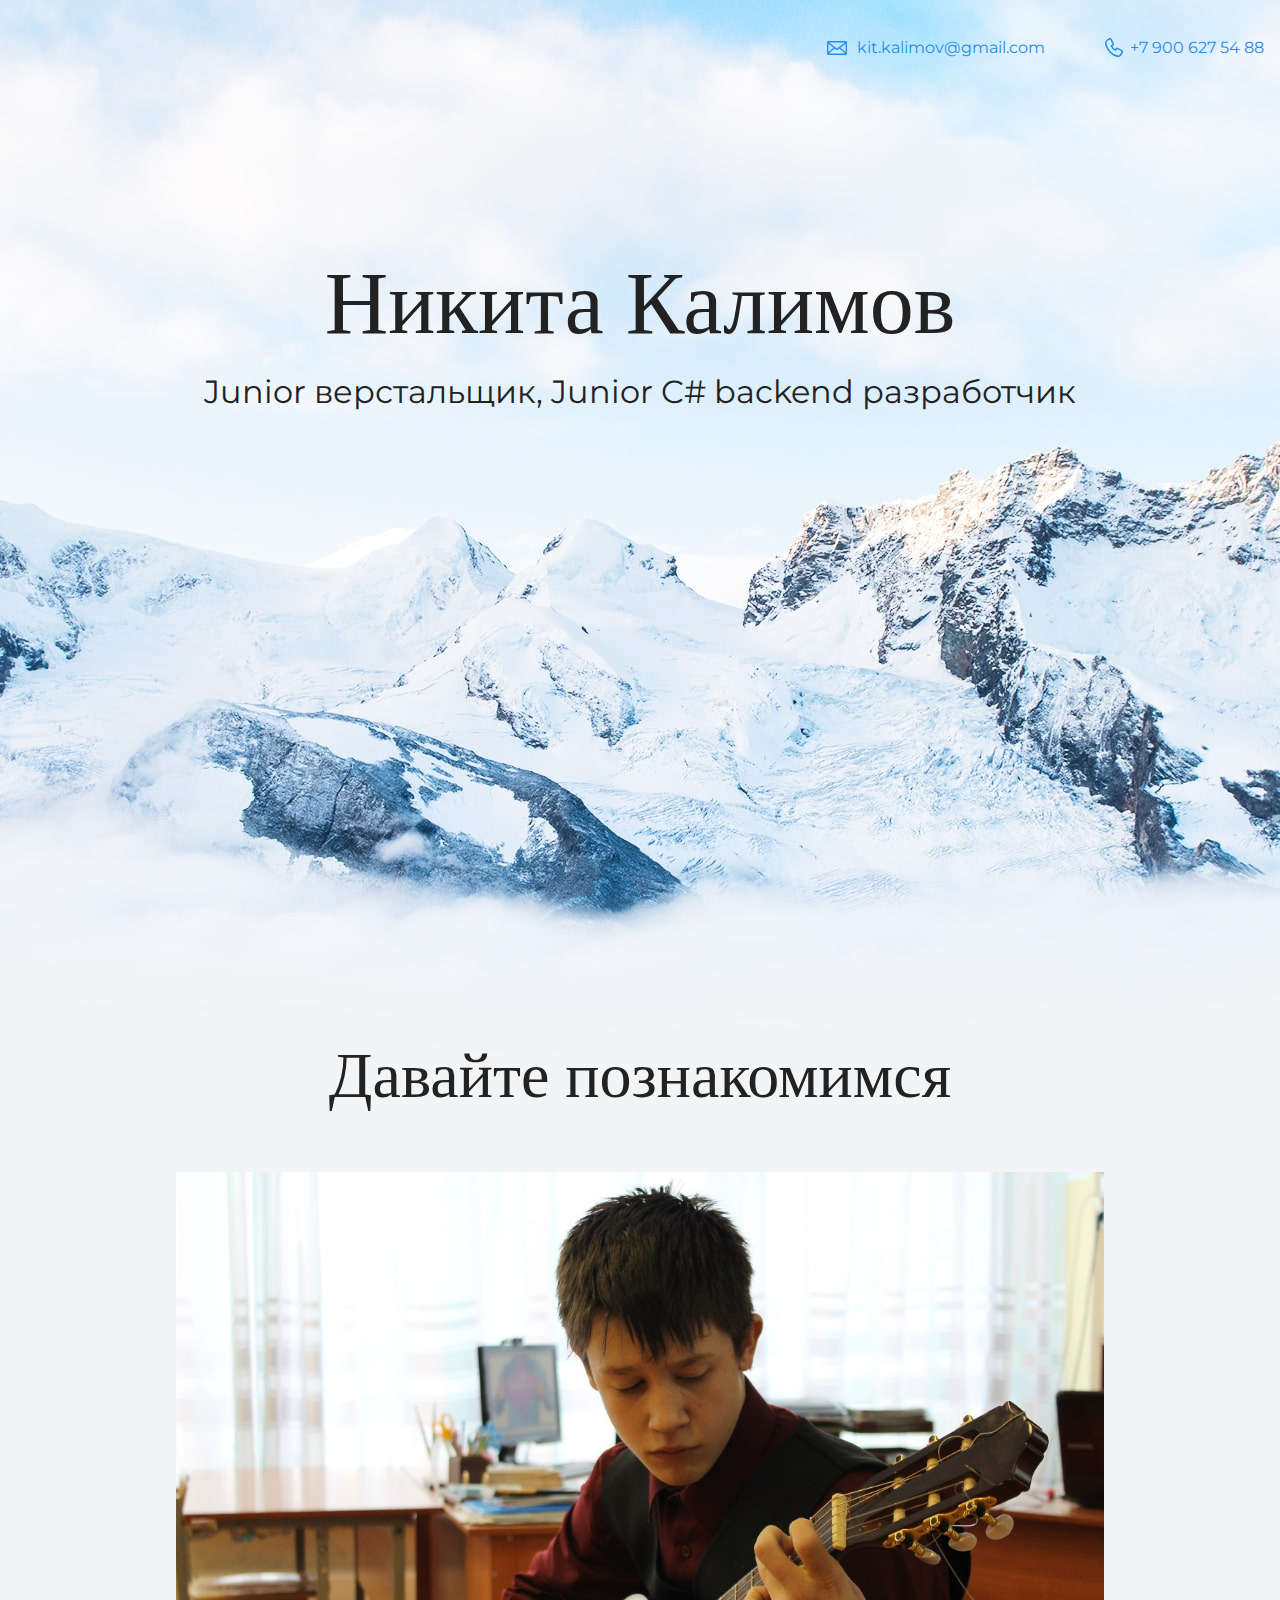
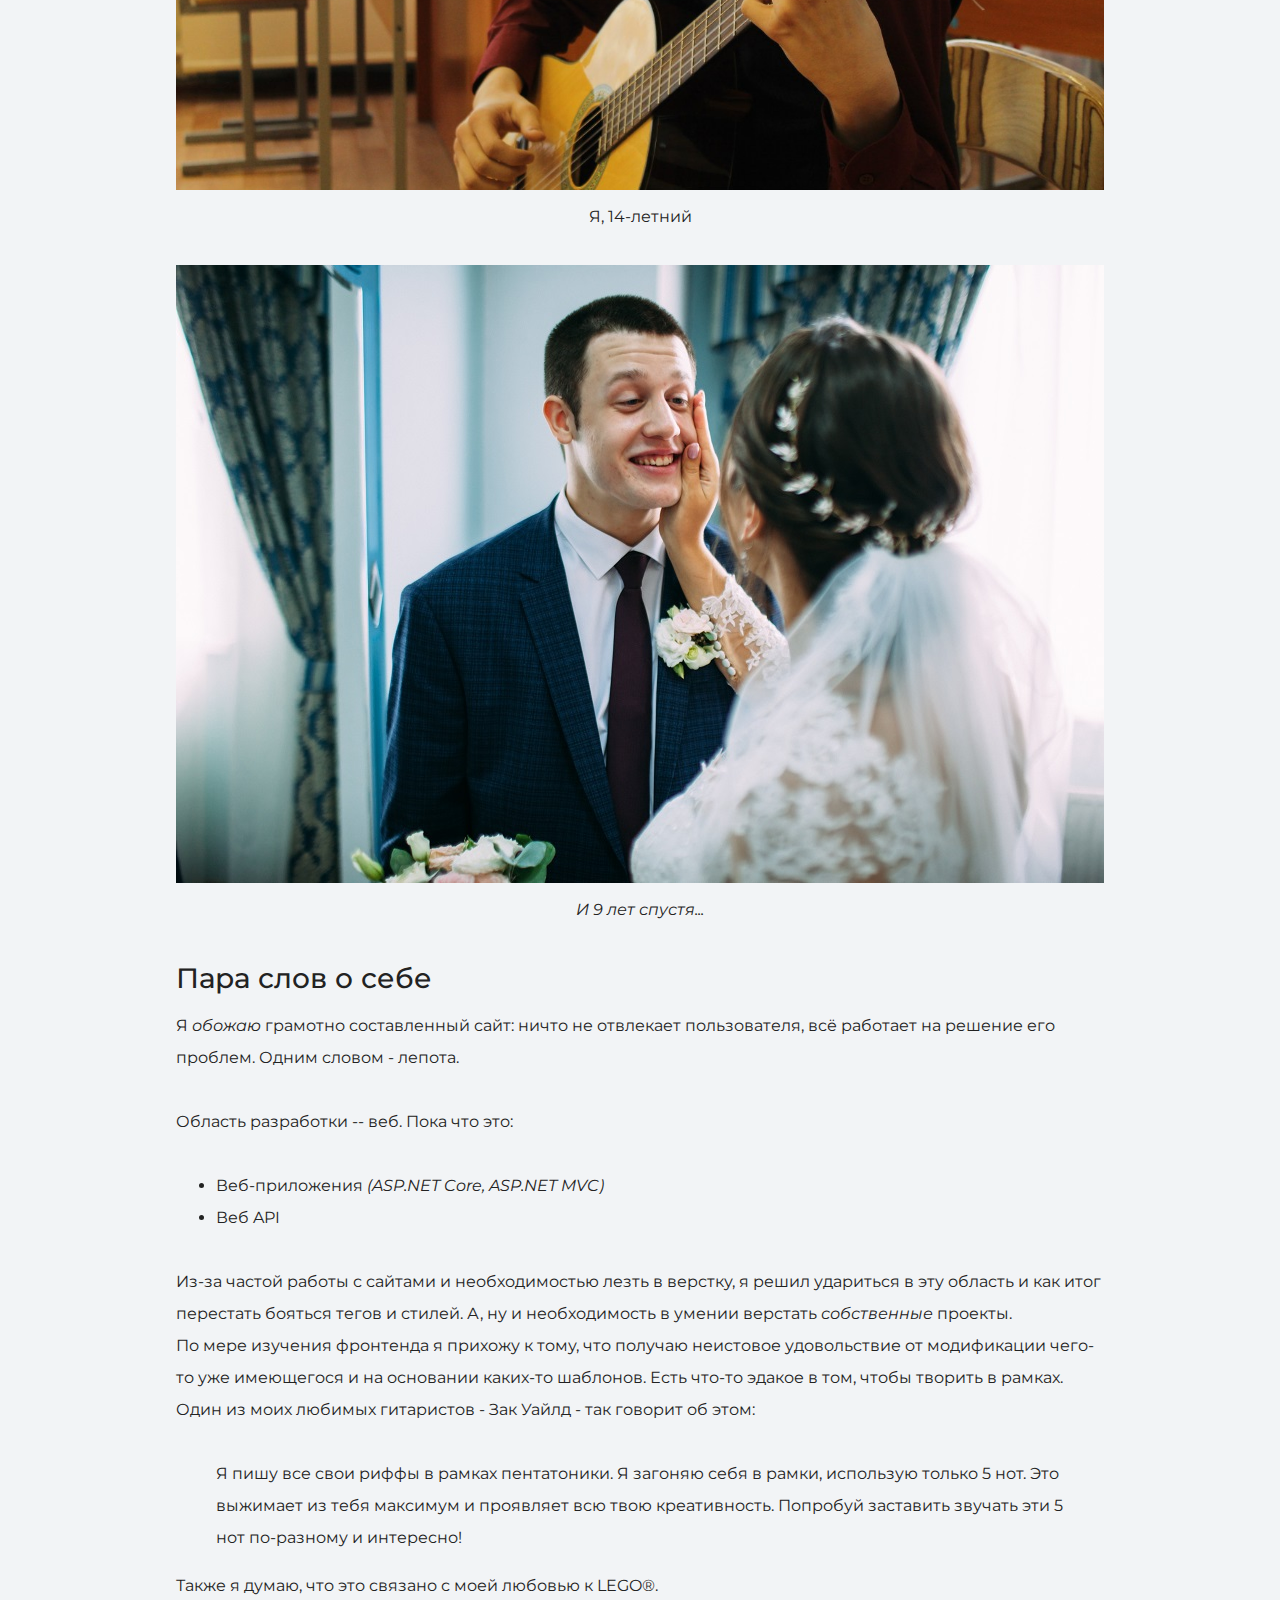
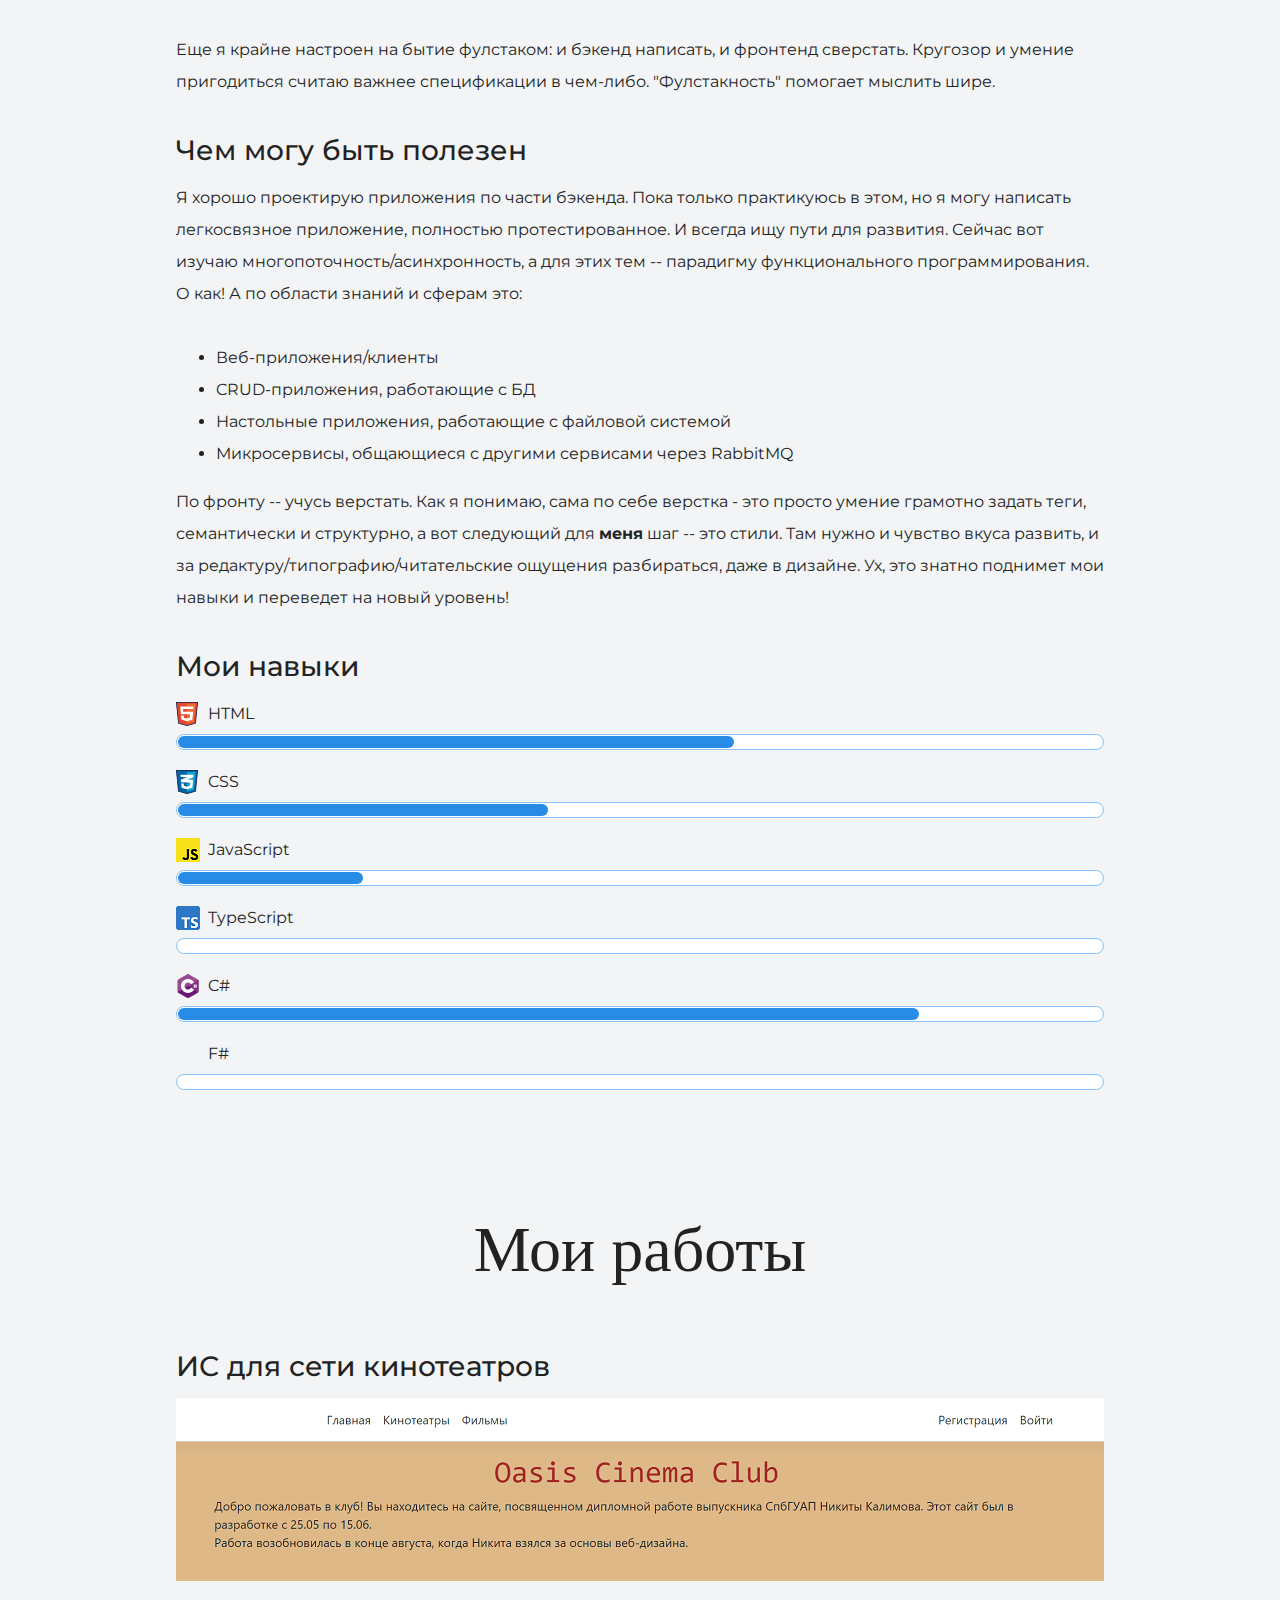
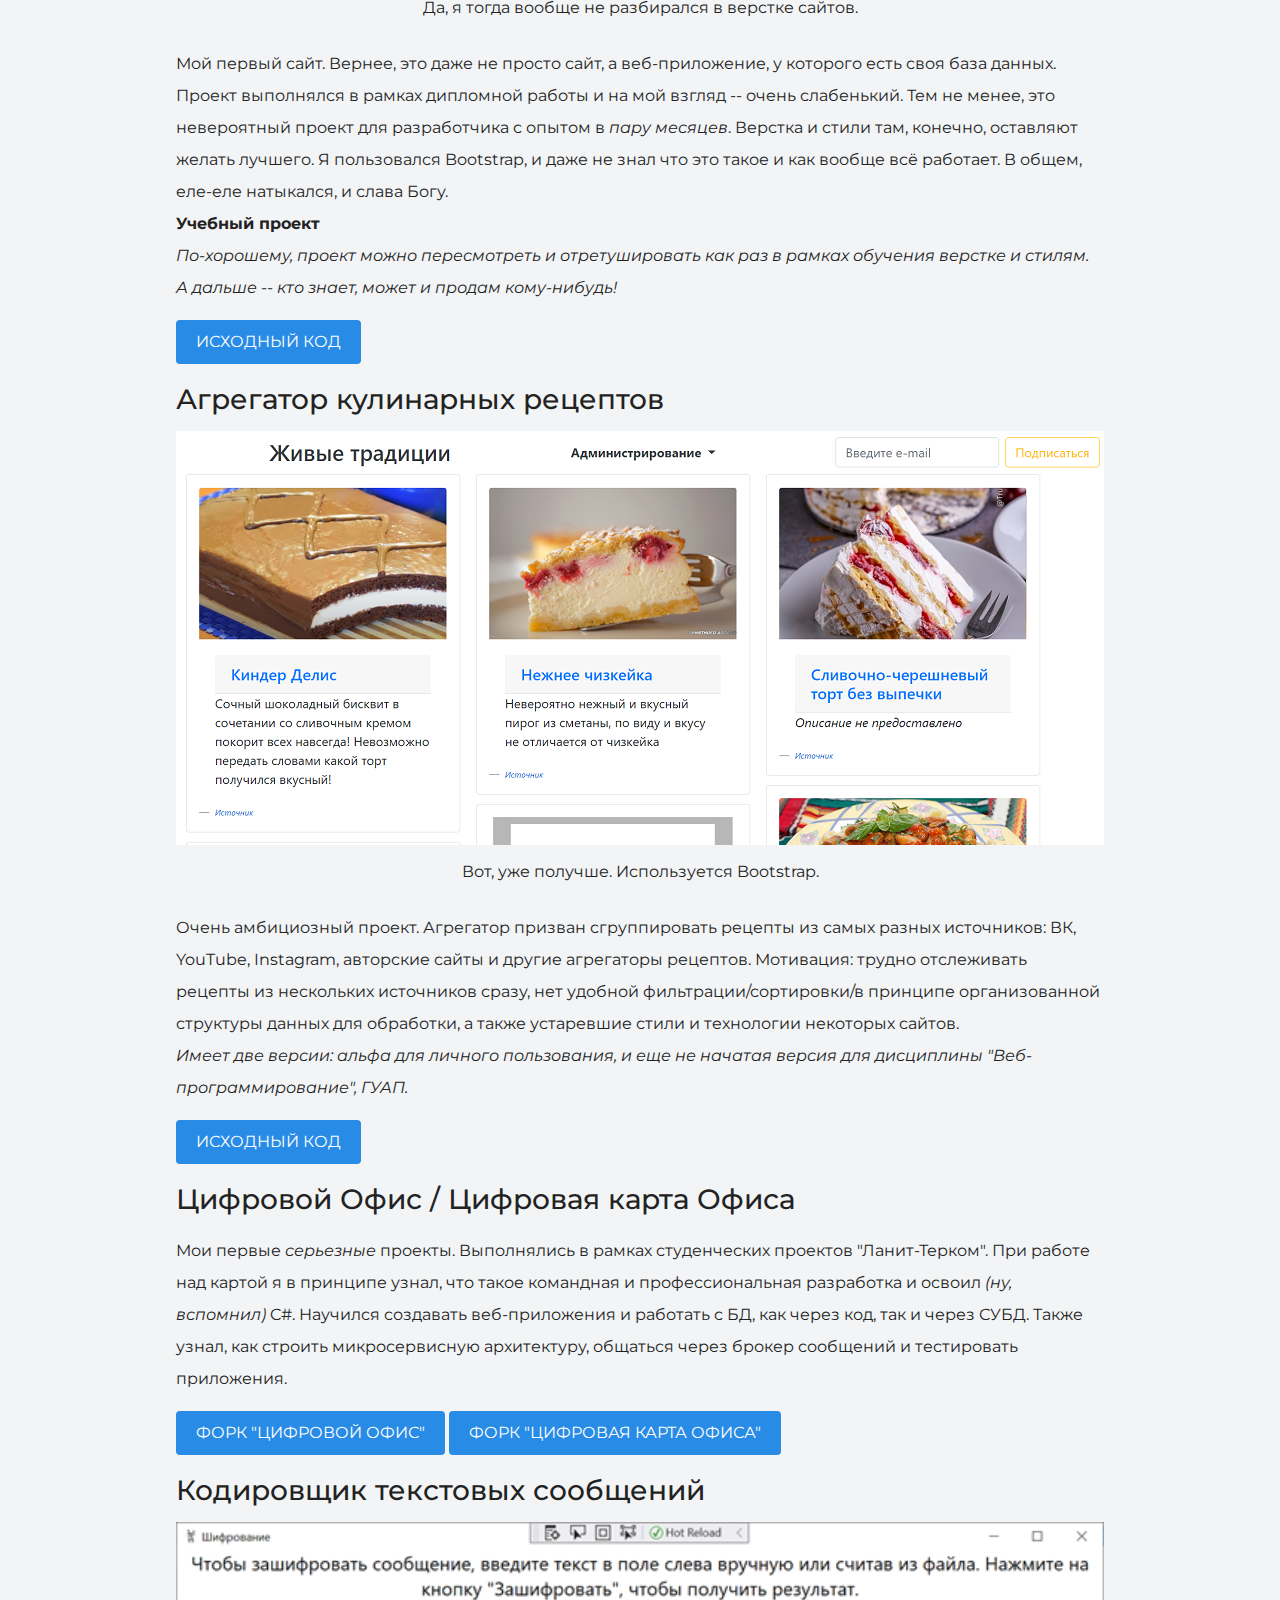
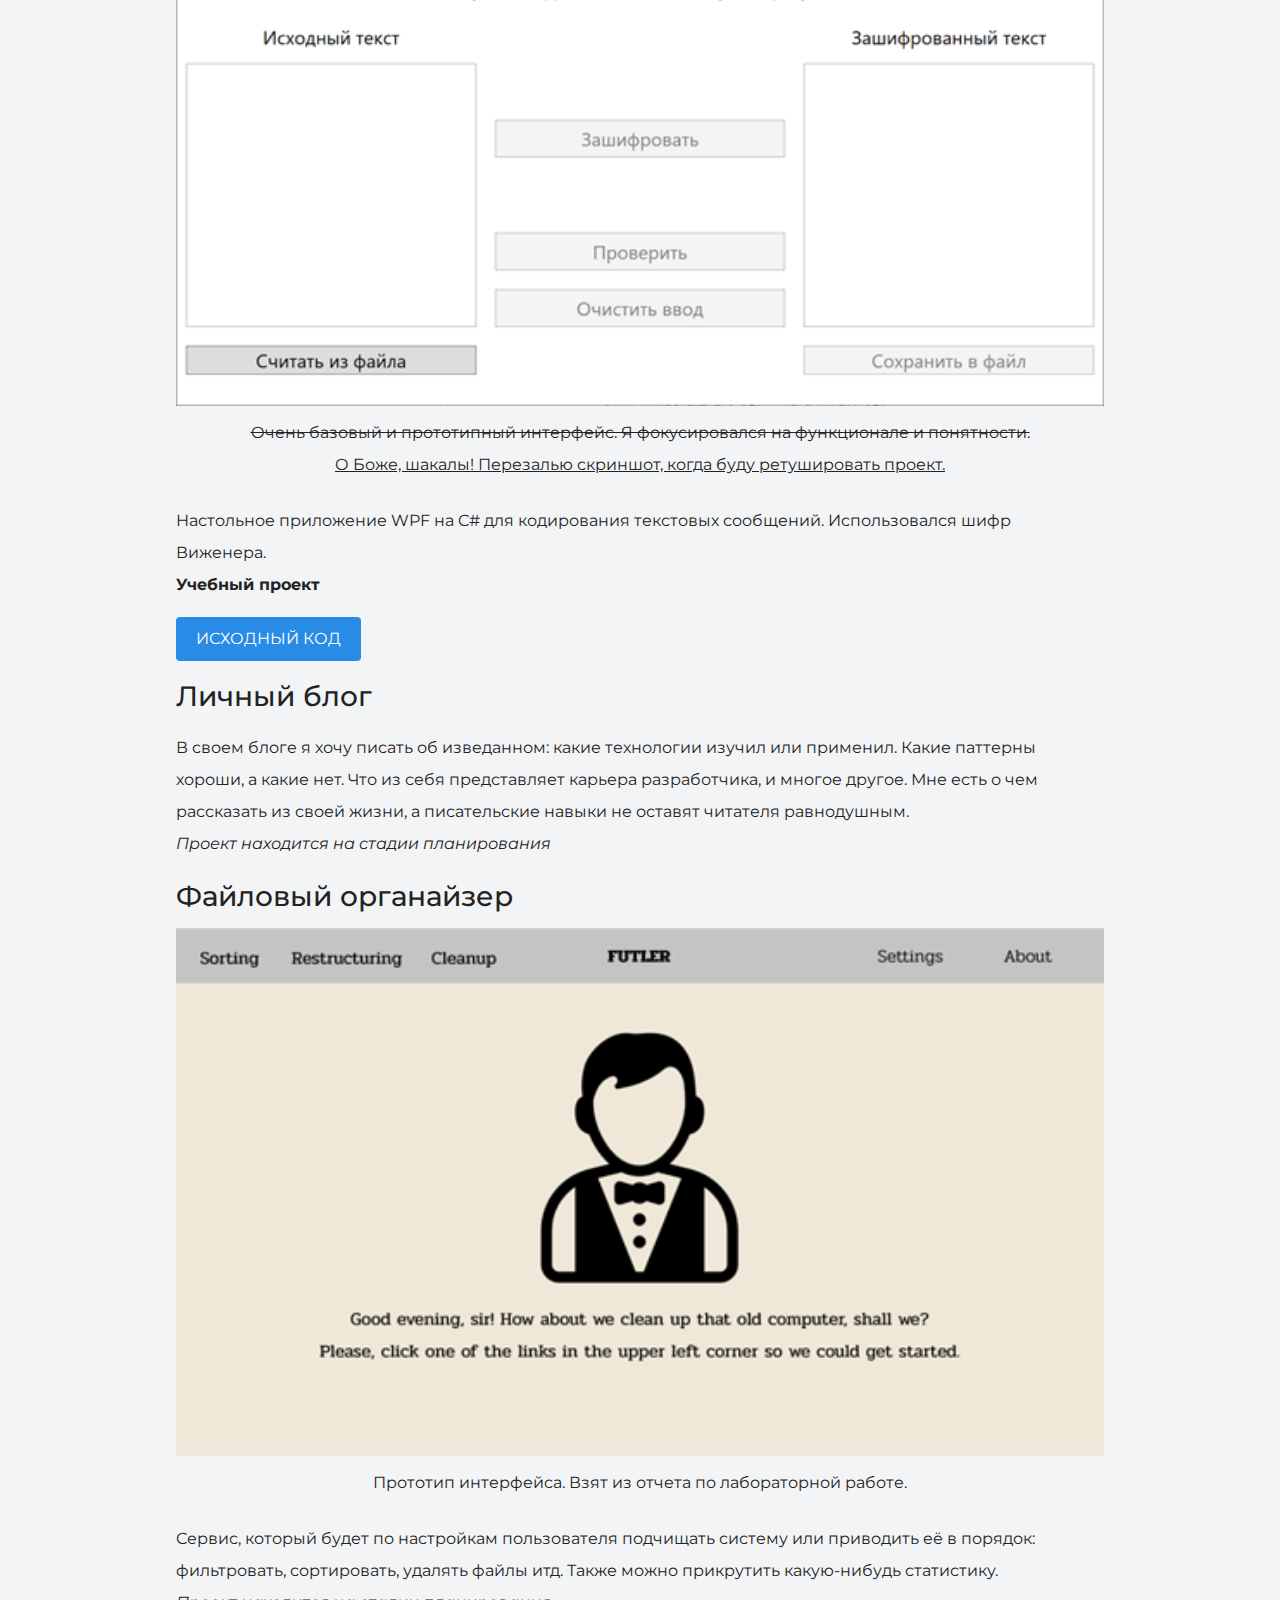
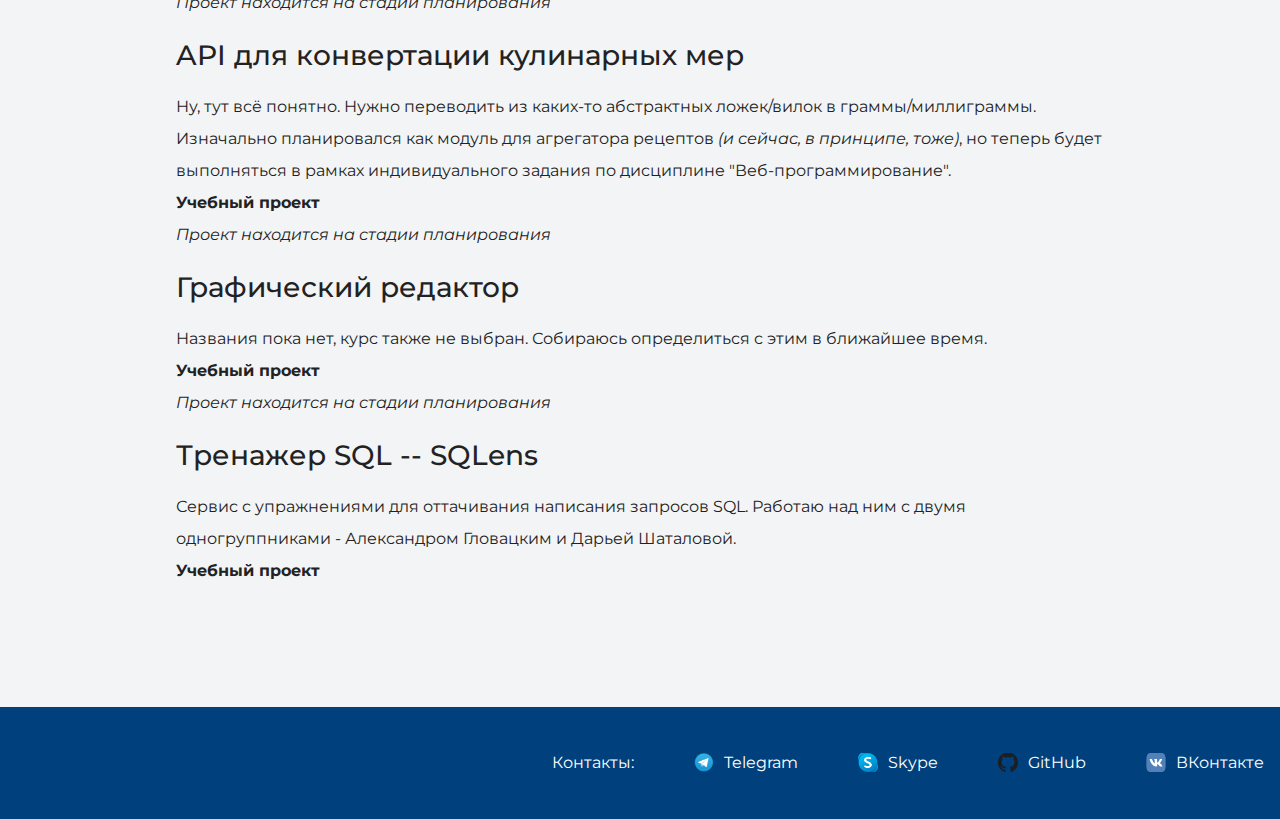
==== commit 1901f307: "Добавление раздела "Мои навыки" (#4)" ====
--- a/index.html
+++ b/index.html
@@ -90,6 +90,25 @@
         вкуса развить, и за редактуру/типографию/читательские ощущения разбираться,
         даже в дизайне. Ух, это знатно поднимет мои навыки и переведет на новый уровень!
       </p>
+
+      <div class="skills">
+        <h3>Мои навыки</h3>
+        <dl class="skills-list">
+          <dt class="skill-html">HTML</dt>
+          <dd class="level"><div style="width: 60%;">60%</div></dd>
+          <dt class="skill-css">CSS</dt>
+          <dd class="level"><div style="width: 40%">40%</div></dd>
+          <dt class="skill-js">JavaScript</dt>
+          <dd class="level"><div style="width: 20%;">20%</div></dd>
+          <dt class="skill-ts">TypeScript</dt>
+          <dd class="level"><div style="width: 0%;">0%</div></dd>
+          <dt class="skill-csharp">C#</dt>
+          <dd class="level"><div style="width: 80%;">80%</div></dd>
+          <dt class="skill-fsharp">F#</dt>
+          <dd class="level"><div style="width: 0%;">0%</div></dd>
+        </dl>
+      </div>
+
     </div>
     </section>
 
--- a/style.css
+++ b/style.css
@@ -116,6 +116,19 @@
 
 .skill-css {
   background-image: url("img/icon-css.svg");
+}
+
+.skill-csharp{
+  background-image: url("img/csharp.svg");
+}
+.skill-fsharp{
+  background-image: url("img/fsharp.svg");
+}
+.skill-js{
+  background-image: url("img/js.png");
+}
+.skill-ts{
+  background-image: url("img/ts.png");
 }
 
 .level {
